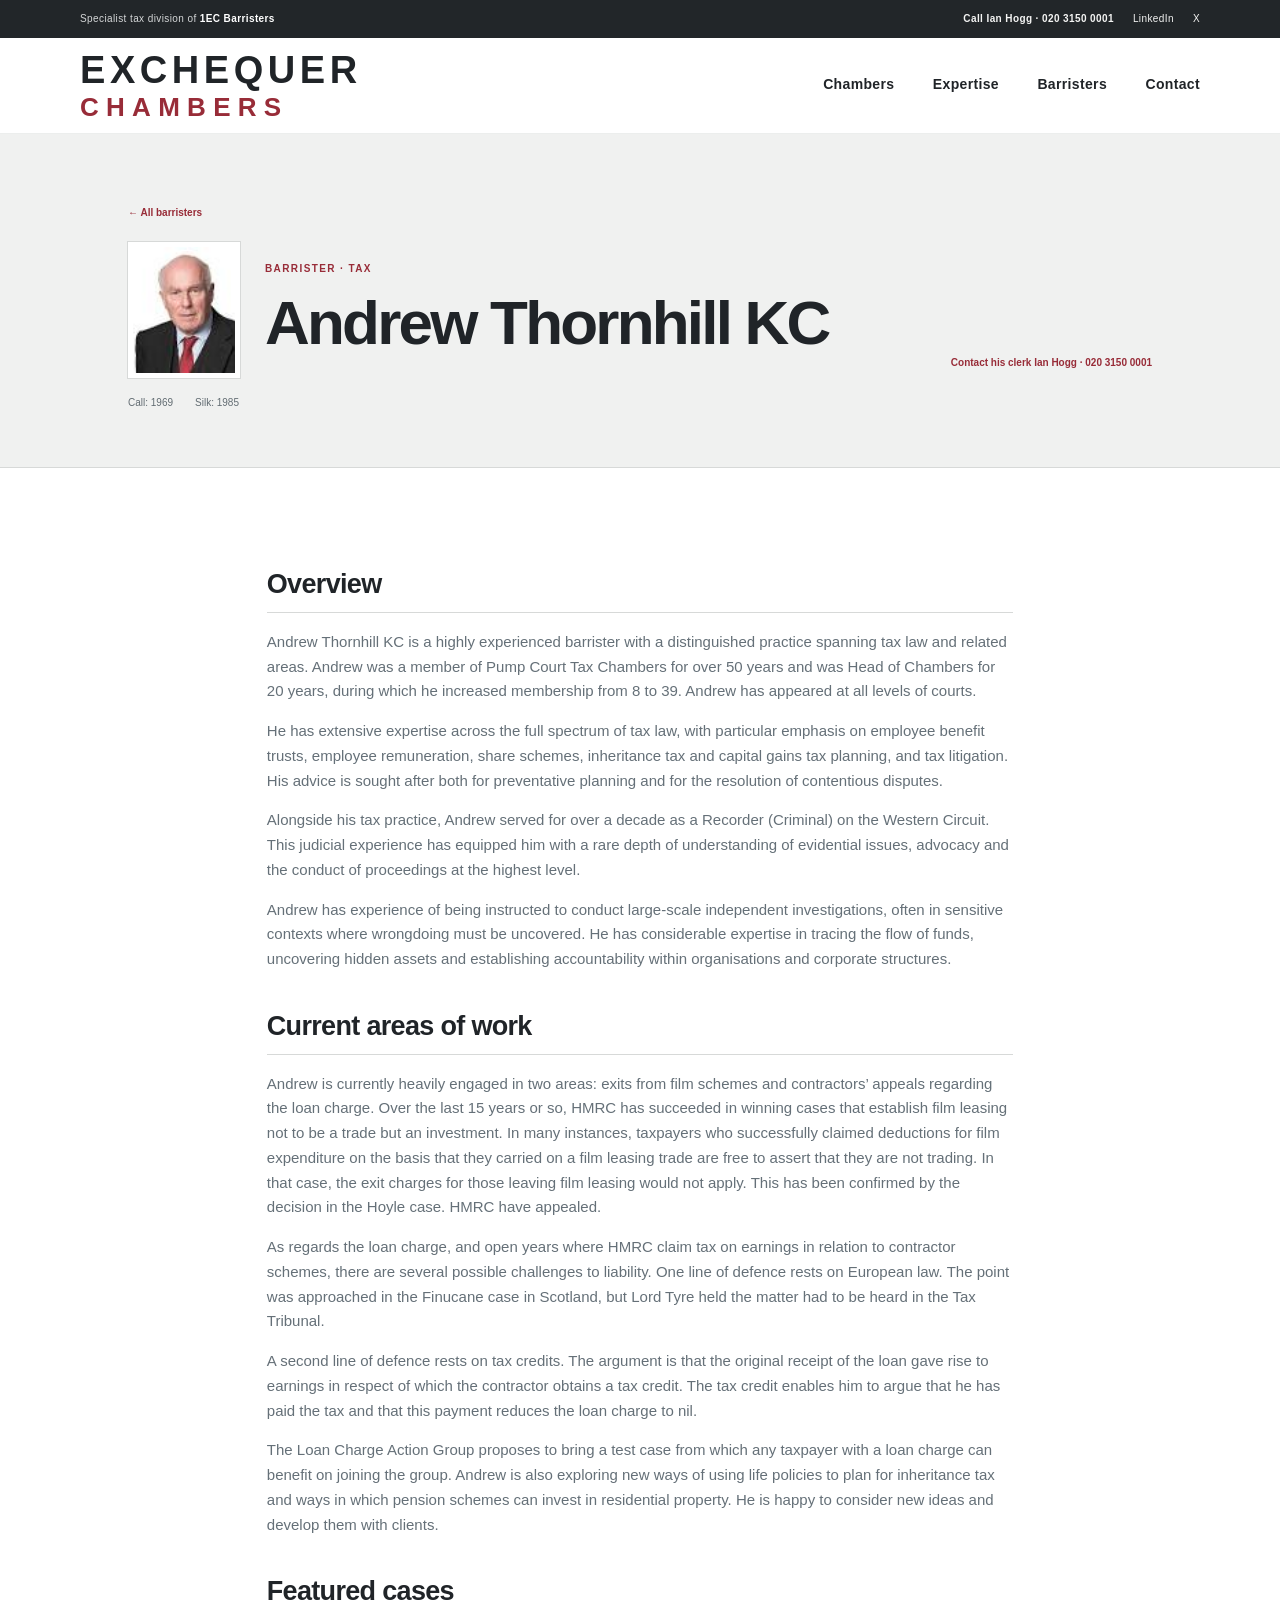
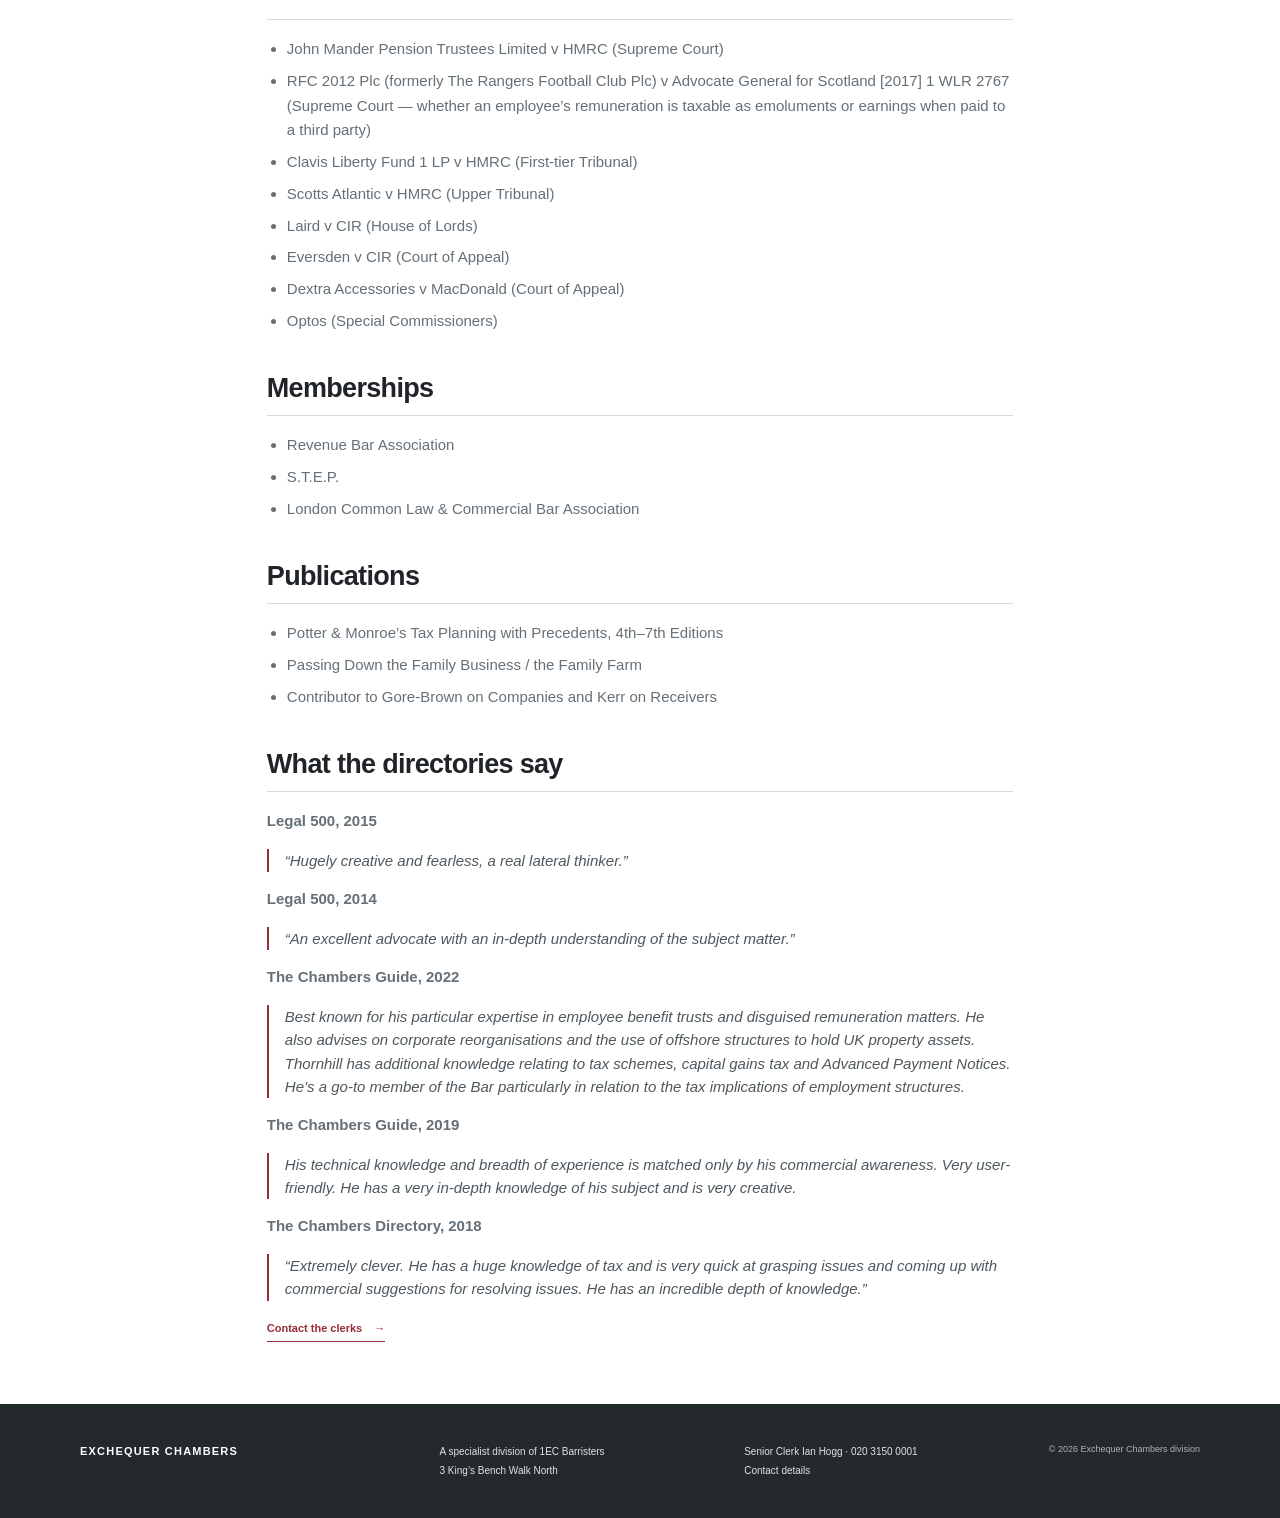
==== andrew-thornhill.html @ c765d75c "initial file upload" ====
<!doctype html>
<html lang="en-GB">
<head>
  <meta charset="utf-8"><meta name="viewport" content="width=device-width, initial-scale=1">
  <meta name="description" content="Profile of Andrew Thornhill KC, tax barrister at the Exchequer Chambers division.">
  <title>Andrew Thornhill KC | Exchequer Chambers</title><link rel="stylesheet" href="site.css"><script src="script.js" defer></script>
</head>
<body>
  <div class="utility-bar"><p>Specialist tax division of <a href="https://1ec.co.uk/" target="_blank" rel="noopener">1EC Barristers</a></p><div class="utility-links"><a class="utility-phone" href="tel:+442031500001">Call Ian Hogg · 020 3150 0001</a><a href="https://www.linkedin.com/company/1-essex-court/" target="_blank" rel="noopener" aria-label="1EC Barristers on LinkedIn">LinkedIn</a><a href="https://x.com/1EssexCourt" target="_blank" rel="noopener" aria-label="1EC Barristers on X">X</a></div></div>
  <header class="site-header"><a class="brand" href="index.html"><span class="brand-name">EXCHEQUER</span><span class="brand-chambers">CHAMBERS</span></a><button class="menu-toggle" type="button" aria-expanded="false" aria-controls="primary-navigation">Menu <span aria-hidden="true">☰</span></button><nav class="primary-nav" id="primary-navigation" aria-label="Main navigation"><a href="chambers.html">Chambers</a><a href="practice.html">Expertise</a><a href="barristers.html">Barristers</a><a href="contact.html">Contact</a><a class="nav-call" href="tel:+442031500001">Call the clerk <span>020 3150 0001</span></a></nav></header>
  <main>
    <section class="page-hero"><a class="back-link" href="barristers.html">← All barristers</a><div class="person-header"><div class="profile-heading"><img class="profile-portrait" src="images/andrew-thornhill.jpeg" alt="Portrait of Andrew Thornhill KC"><div><p class="eyebrow">Barrister · Tax</p><h1>Andrew Thornhill KC</h1></div></div><a class="person-call" href="tel:+442031500001">Contact his clerk Ian Hogg · 020 3150 0001</a></div><div class="person-meta"><span>Call: 1969</span><span>Silk: 1985</span></div></section>
    <div class="content-wrap profile-content">
      <h2>Overview</h2>
      <p>Andrew Thornhill KC is a highly experienced barrister with a distinguished practice spanning tax law and related areas. Andrew was a member of Pump Court Tax Chambers for over 50 years and was Head of Chambers for 20 years, during which he increased membership from 8 to 39. Andrew has appeared at all levels of courts.</p>
      <p>He has extensive expertise across the full spectrum of tax law, with particular emphasis on employee benefit trusts, employee remuneration, share schemes, inheritance tax and capital gains tax planning, and tax litigation. His advice is sought after both for preventative planning and for the resolution of contentious disputes.</p>
      <p>Alongside his tax practice, Andrew served for over a decade as a Recorder (Criminal) on the Western Circuit. This judicial experience has equipped him with a rare depth of understanding of evidential issues, advocacy and the conduct of proceedings at the highest level.</p>
      <p>Andrew has experience of being instructed to conduct large-scale independent investigations, often in sensitive contexts where wrongdoing must be uncovered. He has considerable expertise in tracing the flow of funds, uncovering hidden assets and establishing accountability within organisations and corporate structures.</p>
      <h2>Current areas of work</h2>
      <p>Andrew is currently heavily engaged in two areas: exits from film schemes and contractors’ appeals regarding the loan charge. Over the last 15 years or so, HMRC has succeeded in winning cases that establish film leasing not to be a trade but an investment. In many instances, taxpayers who successfully claimed deductions for film expenditure on the basis that they carried on a film leasing trade are free to assert that they are not trading. In that case, the exit charges for those leaving film leasing would not apply. This has been confirmed by the decision in the Hoyle case. HMRC have appealed.</p>
      <p>As regards the loan charge, and open years where HMRC claim tax on earnings in relation to contractor schemes, there are several possible challenges to liability. One line of defence rests on European law. The point was approached in the Finucane case in Scotland, but Lord Tyre held the matter had to be heard in the Tax Tribunal.</p>
      <p>A second line of defence rests on tax credits. The argument is that the original receipt of the loan gave rise to earnings in respect of which the contractor obtains a tax credit. The tax credit enables him to argue that he has paid the tax and that this payment reduces the loan charge to nil.</p>
      <p>The Loan Charge Action Group proposes to bring a test case from which any taxpayer with a loan charge can benefit on joining the group. Andrew is also exploring new ways of using life policies to plan for inheritance tax and ways in which pension schemes can invest in residential property. He is happy to consider new ideas and develop them with clients.</p>
      <h2>Featured cases</h2>
      <ul class="case-list">
        <li>John Mander Pension Trustees Limited v HMRC (Supreme Court)</li>
        <li>RFC 2012 Plc (formerly The Rangers Football Club Plc) v Advocate General for Scotland [2017] 1 WLR 2767 (Supreme Court — whether an employee’s remuneration is taxable as emoluments or earnings when paid to a third party)</li>
        <li>Clavis Liberty Fund 1 LP v HMRC (First-tier Tribunal)</li><li>Scotts Atlantic v HMRC (Upper Tribunal)</li><li>Laird v CIR (House of Lords)</li><li>Eversden v CIR (Court of Appeal)</li><li>Dextra Accessories v MacDonald (Court of Appeal)</li><li>Optos (Special Commissioners)</li>
      </ul>
      <h2>Memberships</h2><ul><li>Revenue Bar Association</li><li>S.T.E.P.</li><li>London Common Law &amp; Commercial Bar Association</li></ul>
      <h2>Publications</h2><ul><li>Potter &amp; Monroe’s Tax Planning with Precedents, 4th–7th Editions</li><li>Passing Down the Family Business / the Family Farm</li><li>Contributor to Gore-Brown on Companies and Kerr on Receivers</li></ul>
      <h2>What the directories say</h2>
      <div class="quote-list">
        <p><strong>Legal 500, 2015</strong></p><blockquote>“Hugely creative and fearless, a real lateral thinker.”</blockquote>
        <p><strong>Legal 500, 2014</strong></p><blockquote>“An excellent advocate with an in-depth understanding of the subject matter.”</blockquote>
        <p><strong>The Chambers Guide, 2022</strong></p><blockquote>Best known for his particular expertise in employee benefit trusts and disguised remuneration matters. He also advises on corporate reorganisations and the use of offshore structures to hold UK property assets. Thornhill has additional knowledge relating to tax schemes, capital gains tax and Advanced Payment Notices. He’s a go-to member of the Bar particularly in relation to the tax implications of employment structures.</blockquote>
        <p><strong>The Chambers Guide, 2019</strong></p><blockquote>His technical knowledge and breadth of experience is matched only by his commercial awareness. Very user-friendly. He has a very in-depth knowledge of his subject and is very creative.</blockquote>
        <p><strong>The Chambers Directory, 2018</strong></p><blockquote>“Extremely clever. He has a huge knowledge of tax and is very quick at grasping issues and coming up with commercial suggestions for resolving issues. He has an incredible depth of knowledge.”</blockquote>
      </div>
      <a class="text-link" href="contact.html">Contact the clerks <span aria-hidden="true">→</span></a>
    </div>
  </main>
  <footer class="site-footer"><a class="footer-brand" href="index.html">EXCHEQUER CHAMBERS</a><p>A specialist division of 1EC Barristers<br>3 King’s Bench Walk North</p><p><a href="tel:+442031500001">Senior Clerk Ian Hogg · 020 3150 0001</a><br><a href="contact.html">Contact details</a></p><span class="footer-note">© 2026 Exchequer Chambers division</span></footer>
</body>
</html>
---- site.css ----
:root {
  --ink: #202428;
  --muted: #657078;
  --accent: #982c38;
  --accent-dark: #75202a;
  --paper: #f3f3f1;
  --white: #fff;
  --line: #d7d9d8;
  --font: Arial, Helvetica, sans-serif;
}

* { box-sizing: border-box; }
html { scroll-behavior: smooth; }
body { margin: 0; color: var(--ink); background: var(--white); font-family: var(--font); font-size: 15px; line-height: 1.65; }
a { color: inherit; text-decoration: none; }
a:focus-visible, button:focus-visible, input:focus-visible { outline: 3px solid var(--accent); outline-offset: 3px; }
button, input { font: inherit; }
.utility-bar { min-height: 38px; padding: 7px 6.25%; display: flex; align-items: center; justify-content: space-between; gap: 20px; background: #222629; color: #f4f4f3; font-size: 10px; letter-spacing: .04em; }
.utility-bar p { margin: 0; color: #d5d7d8; }
.utility-bar p a { color: var(--white); font-weight: 700; }
.utility-links { display: flex; align-items: center; gap: 19px; }
.utility-links a { white-space: nowrap; }
.utility-links a:hover { color: #e7b6ba; }
.utility-phone { font-weight: 700; }
.site-header { min-height: 82px; padding: 13px 6.25%; background: var(--white); display: flex; align-items: center; justify-content: space-between; gap: 36px; position: relative; z-index: 4; border-bottom: 1px solid #eceeed; }
.brand { display: flex; flex-direction: column; line-height: 1; min-width: 180px; }
.brand-name { font-size: 38px; font-weight: 700; letter-spacing: .12em; }
.brand-chambers { margin-top: 5px; color: var(--accent); font-size: 26px; font-weight: 700; letter-spacing: .28em; }
.primary-nav { display: flex; align-items: center; gap: clamp(18px, 3vw, 40px); font-size: 14px; font-weight: 700; letter-spacing: .025em; }
.primary-nav > a:not(.nav-call) { padding: 12px 0; border-bottom: 2px solid transparent; }
.primary-nav > a:not(.nav-call):hover, .primary-nav > a[aria-current="page"] { color: var(--accent); border-color: var(--accent); }
.nav-call { display: none; }
.menu-toggle { display: none; padding: 9px 0 9px 10px; border: 0; background: none; color: var(--ink); font-size: 11px; font-weight: 700; cursor: pointer; }
.eyebrow { margin: 0; color: var(--accent); font-size: 10px; font-weight: 700; letter-spacing: .14em; line-height: 1.4; text-transform: uppercase; }
.text-link { display: inline-flex; align-items: center; gap: 12px; color: var(--accent); font-size: 11px; font-weight: 700; border-bottom: 1px solid var(--accent); padding-bottom: 4px; }
.text-link:hover { color: var(--accent-dark); }
.button { display: inline-flex; align-items: center; justify-content: center; gap: 26px; padding: 13px 18px; font-size: 10px; font-weight: 700; letter-spacing: .04em; transition: background .2s, color .2s, transform .2s; }
.button:hover { transform: translateY(-2px); }
.button-light { background: var(--accent); color: var(--white); }
.button-light:hover, .button-dark:hover { background: var(--accent-dark); }
.button-dark { background: var(--ink); color: var(--white); }

/* Homepage feature carousel */
.home-carousel { min-height: 500px; position: relative; overflow: hidden; background: #ececea; }
.carousel-track { display: flex; width: 100%; transition: transform 700ms cubic-bezier(.65, 0, .35, 1); }
.carousel-slide { flex: 0 0 100%; min-height: 500px; padding: 65px 10% 105px; display: grid; grid-template-columns: 1.02fr .98fr; align-items: center; gap: 6%; background: #ececea; box-sizing: border-box; }
.slide-copy { position: relative; z-index: 1; max-width: 600px; }
.slide-copy h1, .slide-copy h2 { margin: 17px 0 15px; max-width: 590px; font-size: clamp(42px, 5.2vw, 68px); font-weight: 600; line-height: 1.04; letter-spacing: -.045em; }
.slide-copy h1 span, .slide-copy h2 span { color: var(--accent); }
.slide-copy > p:not(.eyebrow) { max-width: 485px; margin: 0 0 23px; color: #4f595f; font-size: 15px; }
.slide-photo { min-width: 0; height: 355px; display: flex; align-items: end; justify-content: center; overflow: hidden; background: #dedfdd; }
.slide-photo img { width: 100%; height: 100%; object-fit: contain; object-position: center bottom; }
.slide-photo.cover img { object-fit: cover; object-position: center 28%; }
.slide-art { min-height: 355px; display: grid; place-items: center; background: var(--accent); color: var(--white); overflow: hidden; position: relative; }
.slide-art:before, .slide-art:after { content: ""; position: absolute; width: 340px; height: 340px; border: 1px solid rgba(255,255,255,.35); border-radius: 50%; }
.slide-art:after { width: 235px; height: 235px; }
.slide-art span { position: relative; z-index: 1; font-size: clamp(100px, 17vw, 210px); font-weight: 700; letter-spacing: -.12em; }
.carousel-controls { position: absolute; left: 10%; right: 10%; bottom: 25px; display: flex; align-items: center; gap: 9px; z-index: 2; }
.carousel-controls button { border: 0; cursor: pointer; }
.carousel-arrow { width: 34px; height: 34px; display: grid; place-items: center; background: transparent; color: var(--ink); font-size: 18px; }
.carousel-arrow:hover { color: var(--accent); }
.carousel-dots { display: flex; align-items: center; gap: 7px; margin: 0 9px; }
.carousel-dot { width: 8px; height: 8px; padding: 0; border-radius: 50%; background: #aeb2b3; }
.carousel-dot[aria-current="true"] { width: 23px; border-radius: 10px; background: var(--accent); }
.carousel-toggle { margin-left: auto; padding: 8px 0 8px 12px; background: transparent; color: #555e63; font-size: 10px; font-weight: 700; }
.carousel-toggle:hover { color: var(--accent); }
.carousel-slide .slide-copy .button { margin-top: 2px; }
.notice-band { min-height: 62px; padding: 15px 10%; background: #f7f7f6; display: flex; align-items: center; justify-content: space-between; gap: 24px; border-top: 1px solid #dedfdf; border-bottom: 1px solid #dedfdf; }
.notice-band p { margin: 0; color: #4e575c; font-size: 11px; }
.notice-band strong { color: var(--ink); }
.notice-band a { display: inline-flex; gap: 9px; flex-shrink: 0; color: var(--accent); font-size: 10px; font-weight: 700; }
.section { padding: 88px 10%; }
.intro-section { display: grid; grid-template-columns: .85fr 1.15fr; gap: 10%; }
.section h2, .callout h2 { margin: 15px 0 0; font-size: clamp(34px, 4vw, 48px); font-weight: 600; line-height: 1.12; letter-spacing: -.04em; }
.intro-body { max-width: 660px; color: var(--muted); }
.intro-body p { margin: 0 0 17px; }
.intro-body .lead { color: var(--ink); font-size: 19px; line-height: 1.5; font-weight: 600; }
.intro-body .text-link { margin-top: 6px; }
.people-preview { padding-top: 70px; background: #f4f4f2; }
.section-topline { display: flex; justify-content: space-between; align-items: end; gap: 30px; margin-bottom: 34px; }
.section-topline .text-link { margin-bottom: 8px; }
.people-grid { display: grid; grid-template-columns: repeat(2, 1fr); border-top: 1px solid var(--line); }
.person-card { min-height: 120px; position: relative; display: grid; grid-template-columns: 58px minmax(0, 1fr); align-items: start; column-gap: 17px; padding: 21px 16px 21px 0; border-bottom: 1px solid var(--line); }
.person-card:nth-child(odd) { border-right: 1px solid var(--line); }
.person-thumb { width: 58px; height: 72px; object-fit: cover; object-position: center top; background: #e2e3e1; }
.person-number { display: none; }
.person-details { min-width: 0; }
.person-name { display: inline-block; font-size: 17px; font-weight: 700; line-height: 1.3; }
.person-summary { margin: 7px 0; color: #59636a; font-size: 11px; line-height: 1.55; }
.person-read-more { display: inline-flex; gap: 8px; color: var(--accent); font-size: 10px; font-weight: 700; }
.person-read-more:hover { color: var(--accent-dark); }
.person-read-more span { transition: transform .2s; }
.person-read-more:hover span { transform: translateX(3px); }
.person-card:hover .person-name { color: var(--accent); }
.callout { padding: 58px 10%; display: flex; align-items: center; justify-content: space-between; gap: 35px; background: #eee9e7; border-top: 3px solid var(--accent); }
.callout h2 { font-size: clamp(30px, 4vw, 42px); }
.callout p:not(.eyebrow) { margin: 10px 0 0; color: #59636a; font-size: 12px; }

/* Interior pages */
.page-hero { padding: 65px 10% 56px; background: #f0f1f0; color: var(--ink); border-bottom: 1px solid var(--line); }
.page-hero h1 { margin: 14px 0; font-size: clamp(39px, 5.5vw, 62px); font-weight: 600; line-height: 1.08; letter-spacing: -.045em; }
.page-hero p:last-child { max-width: 650px; margin: 0; color: #59636a; font-size: 14px; }
.page-hero .back-link { color: var(--accent) !important; }
.content-wrap { max-width: 1120px; margin: 0 auto; padding: 62px 6%; }
.content-wrap h2 { margin: 0 0 17px; font-size: 27px; font-weight: 600; line-height: 1.25; letter-spacing: -.025em; }
.content-wrap h3 { margin: 30px 0 9px; color: var(--accent); font-size: 13px; font-weight: 700; line-height: 1.4; }
.content-wrap p { max-width: 790px; color: var(--muted); }
.content-wrap .lead { color: var(--ink); font-size: 18px; line-height: 1.55; font-weight: 600; }
.content-wrap ul { padding-left: 20px; color: var(--muted); }
.content-wrap li { margin: 7px 0; }
.two-column { display: grid; grid-template-columns: 1fr 1fr; gap: 52px; }
.detail-band { display: grid; grid-template-columns: repeat(3, 1fr); border-top: 1px solid var(--line); border-bottom: 1px solid var(--line); margin: 35px 0; }
.detail-band > div { padding: 19px 18px 19px 0; }
.detail-band > div + div { border-left: 1px solid var(--line); padding-left: 22px; }
.detail-band strong { display: block; margin-bottom: 4px; font-size: 16px; font-weight: 700; }
.detail-band span { color: #687278; font-size: 10px; }
.directory-tools { display: flex; align-items: center; justify-content: space-between; gap: 20px; margin: 0 0 24px; }
.directory-tools label { color: #677178; font-size: 10px; }
.directory-tools input { width: min(320px, 100%); padding: 11px 13px; border: 1px solid #c9cecd; border-radius: 0; background: #fff; color: var(--ink); font: inherit; font-size: 12px; }
.directory-grid { display: grid; grid-template-columns: repeat(2, 1fr); border-top: 1px solid var(--line); }
.directory-card { display: grid; grid-template-columns: 88px 1fr; grid-template-rows: auto auto auto; column-gap: 19px; align-content: center; min-height: 150px; padding: 20px 24px 20px 0; border-bottom: 1px solid var(--line); }
.directory-card[hidden] { display: none; }
.directory-card:nth-child(odd) { border-right: 1px solid var(--line); padding-right: 24px; }
.directory-card:nth-child(even) { padding-left: 24px; }
.directory-portrait { grid-row: 1 / span 3; width: 88px; height: 104px; object-fit: cover; object-position: center top; background: #e5e6e4; }
.directory-card h2 { margin: 0 0 5px; font-size: 19px; font-weight: 700; }
.directory-card p { margin: 0 0 8px; color: #677178; font-size: 11px; }
.directory-card span { color: var(--accent); font-size: 10px; font-weight: 700; }
.directory-card:hover h2 { color: var(--accent); }
.person-header { display: flex; justify-content: space-between; align-items: end; gap: 24px; }
.person-header h1 { margin-bottom: 0; }
.person-call { flex: 0 0 auto; margin-bottom: 6px; color: var(--accent); font-size: 10px; font-weight: 700; }
.person-meta { display: flex; flex-wrap: wrap; gap: 22px; margin: 17px 0 0; color: #626c72; font-size: 10px; }
.profile-content { max-width: 900px; }
.profile-content h2 { margin-top: 38px; padding-bottom: 10px; border-bottom: 1px solid var(--line); }
.profile-content h3 { color: var(--accent); }
.profile-content p { max-width: none; }
.profile-heading { display: flex; align-items: center; gap: 25px; }
.profile-portrait { width: 112px; height: 136px; object-fit: cover; object-position: center top; background: #e4e5e3; border: 5px solid white; box-shadow: 0 0 0 1px var(--line); }
.case-list { padding-left: 20px; }
.quote-list blockquote { margin: 14px 0; padding: 0 0 0 16px; border-left: 2px solid var(--accent); color: #4e585e; font-size: 15px; font-style: italic; line-height: 1.55; }
.contact-card { padding: 23px 25px; background: #f1f2f0; border-left: 3px solid var(--accent); }
.contact-card p { margin: 8px 0; }
.contact-card strong { color: var(--ink); }
.back-link { display: inline-flex; gap: 8px; margin-bottom: 20px; color: var(--accent); font-size: 10px; font-weight: 700; }
.empty-state { padding: 24px 0; color: #677178; font-size: 12px; }
.site-footer { display: grid; grid-template-columns: 1.2fr 1fr 1fr auto; align-items: start; gap: 30px; padding: 38px 6.25%; background: #24292c; color: #e1e3e3; font-size: 10px; }
.site-footer p { margin: 0; line-height: 1.9; }
.site-footer a:hover { color: #e8adb2; }
.footer-brand { color: var(--white); font-size: 11px; font-weight: 700; letter-spacing: .11em; }
.footer-note { color: #aeb4b6; text-align: right; font-size: 9px; }
.footer-social { display: flex; gap: 13px; margin-top: 8px; color: #fff; font-weight: 700; }

@media (max-width: 850px) {
  .utility-bar { padding-right: 5%; padding-left: 5%; }
  .site-header { min-height: 74px; padding: 12px 5%; }
  .brand { min-width: 0; }
  .menu-toggle { display: inline-flex; align-items: center; gap: 8px; }
  .primary-nav { display: none; position: absolute; top: 100%; left: 0; right: 0; padding: 10px 5% 20px; background: var(--white); box-shadow: 0 10px 18px rgba(0,0,0,.12); align-items: stretch; gap: 0; }
  .primary-nav.is-open { display: flex; flex-direction: column; }
  .primary-nav > a:not(.nav-call) { padding: 11px 0; border-bottom: 1px solid var(--line); }
  .nav-call { display: block; margin-top: 11px; padding: 8px 0; color: var(--accent); }
  .carousel-slide { padding-right: 7%; padding-left: 7%; grid-template-columns: 1fr .85fr; gap: 4%; }
  .carousel-controls { left: 7%; right: 7%; }
  .section { padding: 72px 7%; }
  .intro-section { gap: 6%; }
  .callout { padding: 48px 7%; }
  .page-hero { padding: 54px 7% 48px; }
  .site-footer { padding: 35px 5%; grid-template-columns: 1fr 1fr; }
  .footer-note { text-align: left; }
}
@media (max-width: 600px) {
  body { font-size: 14px; }
  .utility-bar { min-height: 36px; gap: 8px; padding: 7px 5%; font-size: 9px; }
  .utility-bar > p { display: none; }
  .utility-links { width: 100%; justify-content: space-between; gap: 10px; }
  .brand-name { font-size: 16px; }
  .brand-subtitle { font-size: 9px; }
  .home-carousel { min-height: 600px; }
  .carousel-slide { min-height: 600px; display: flex; flex-direction: column; align-items: stretch; justify-content: flex-start; gap: 22px; padding: 45px 7% 88px; }
  .slide-copy h1, .slide-copy h2 { font-size: 43px; }
  .slide-copy > p:not(.eyebrow) { font-size: 13px; }
  .slide-photo, .slide-art { height: 250px; min-height: 250px; }
  .slide-photo img { object-position: center 24%; }
  .carousel-controls { left: 5%; right: 5%; bottom: 16px; }
  .carousel-toggle { font-size: 9px; }
  .notice-band { padding: 15px 7%; align-items: flex-start; flex-direction: column; gap: 7px; }
  .intro-section { display: block; }
  .intro-body { margin-top: 26px; }
  .section-topline { align-items: flex-start; flex-direction: column; }
  .people-grid, .directory-grid { grid-template-columns: 1fr; }
  .person-card { min-height: 100px; }
  .person-card:nth-child(odd), .directory-card:nth-child(odd) { border-right: 0; }
  .people-preview { padding-top: 55px; }
  .callout { align-items: flex-start; flex-direction: column; }
  .site-footer { grid-template-columns: 1fr; gap: 14px; }
  .page-hero { padding: 43px 7% 38px; }
  .content-wrap { padding: 45px 7%; }
  .two-column { grid-template-columns: 1fr; gap: 14px; }
  .detail-band { grid-template-columns: 1fr; }
  .detail-band > div + div { padding-left: 0; border-left: 0; border-top: 1px solid var(--line); }
  .directory-tools { align-items: stretch; flex-direction: column; }
  .directory-tools input { width: 100%; }
  .directory-card, .directory-card:nth-child(odd), .directory-card:nth-child(even) { min-height: 130px; padding: 17px 0; border-right: 0; }
  .person-header { align-items: flex-start; flex-direction: column; gap: 13px; }
  .person-call { margin: 0; }
  .person-meta { gap: 8px 17px; }
  .profile-heading { gap: 16px; }
  .profile-portrait { width: 82px; height: 100px; }
}
@media (prefers-reduced-motion: reduce) {
  *, *::before, *::after { scroll-behavior: auto !important; transition-duration: .01ms !important; animation-duration: .01ms !important; }
}
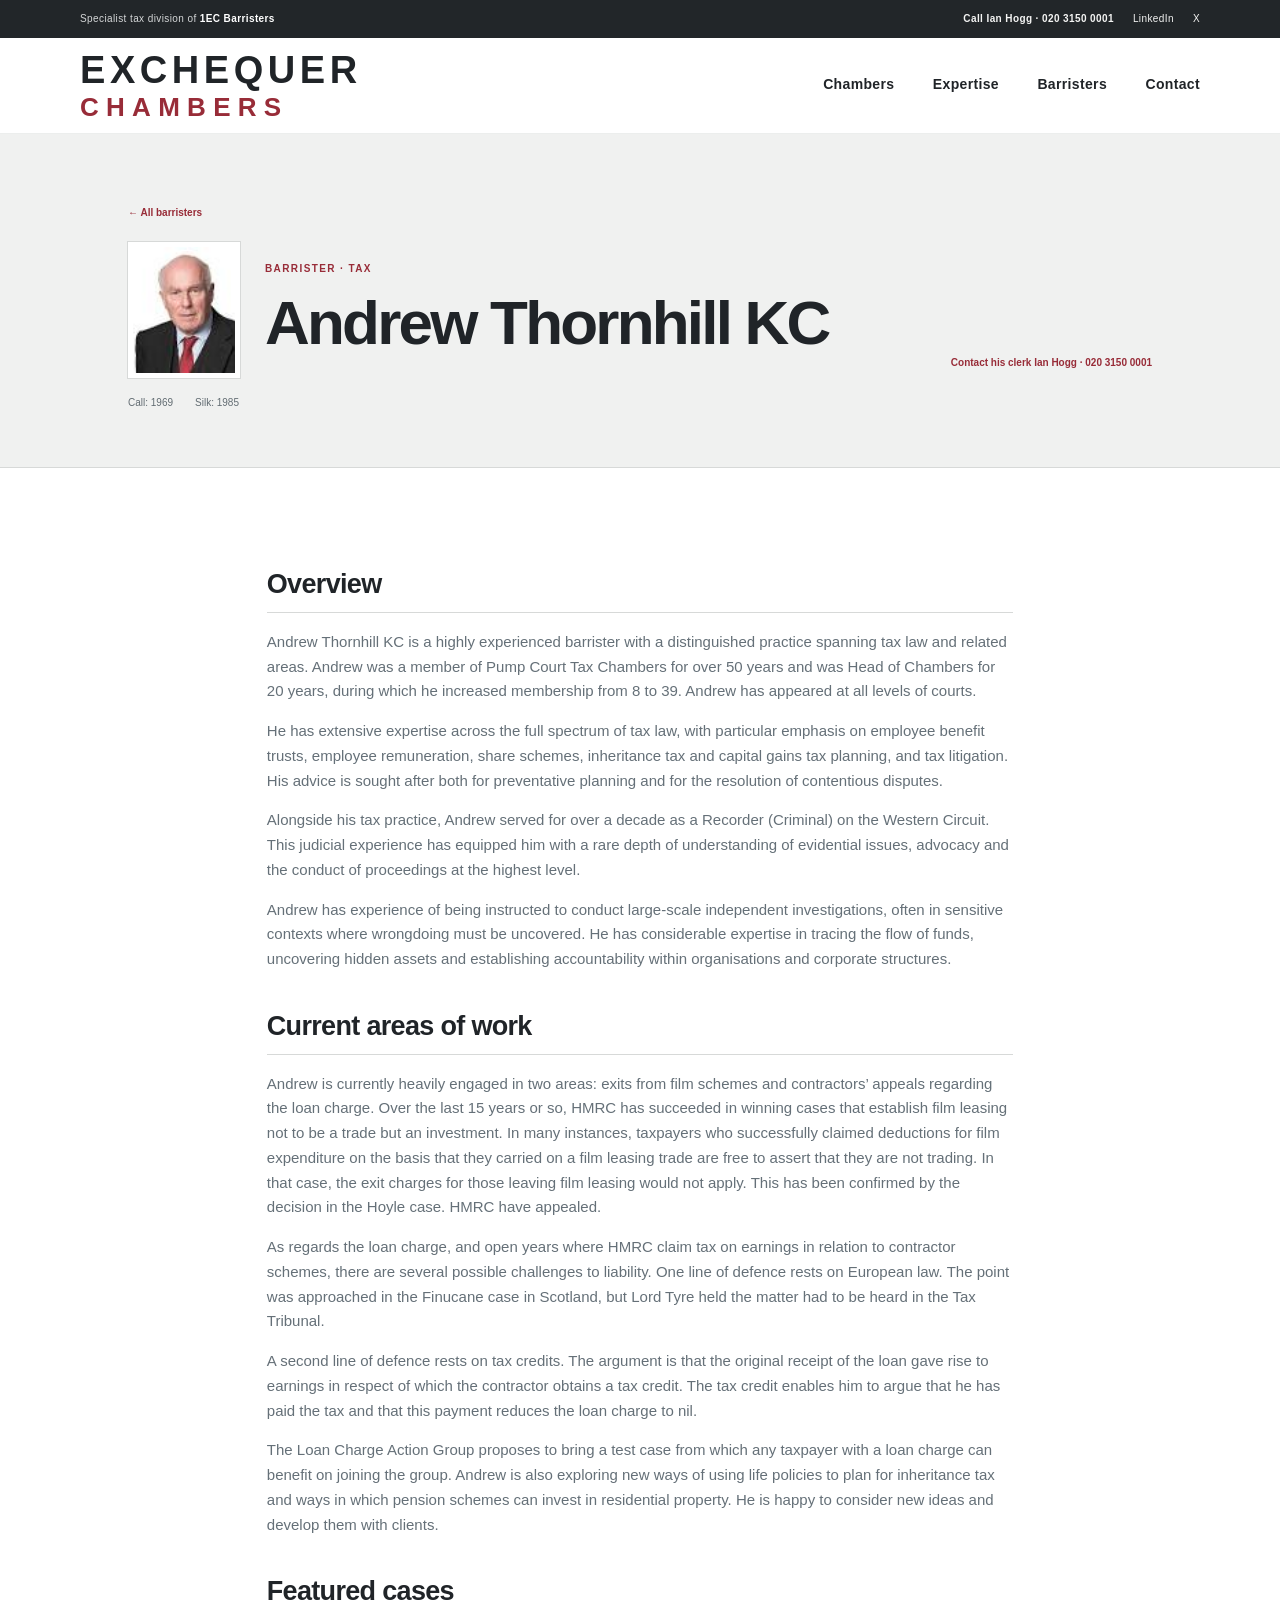
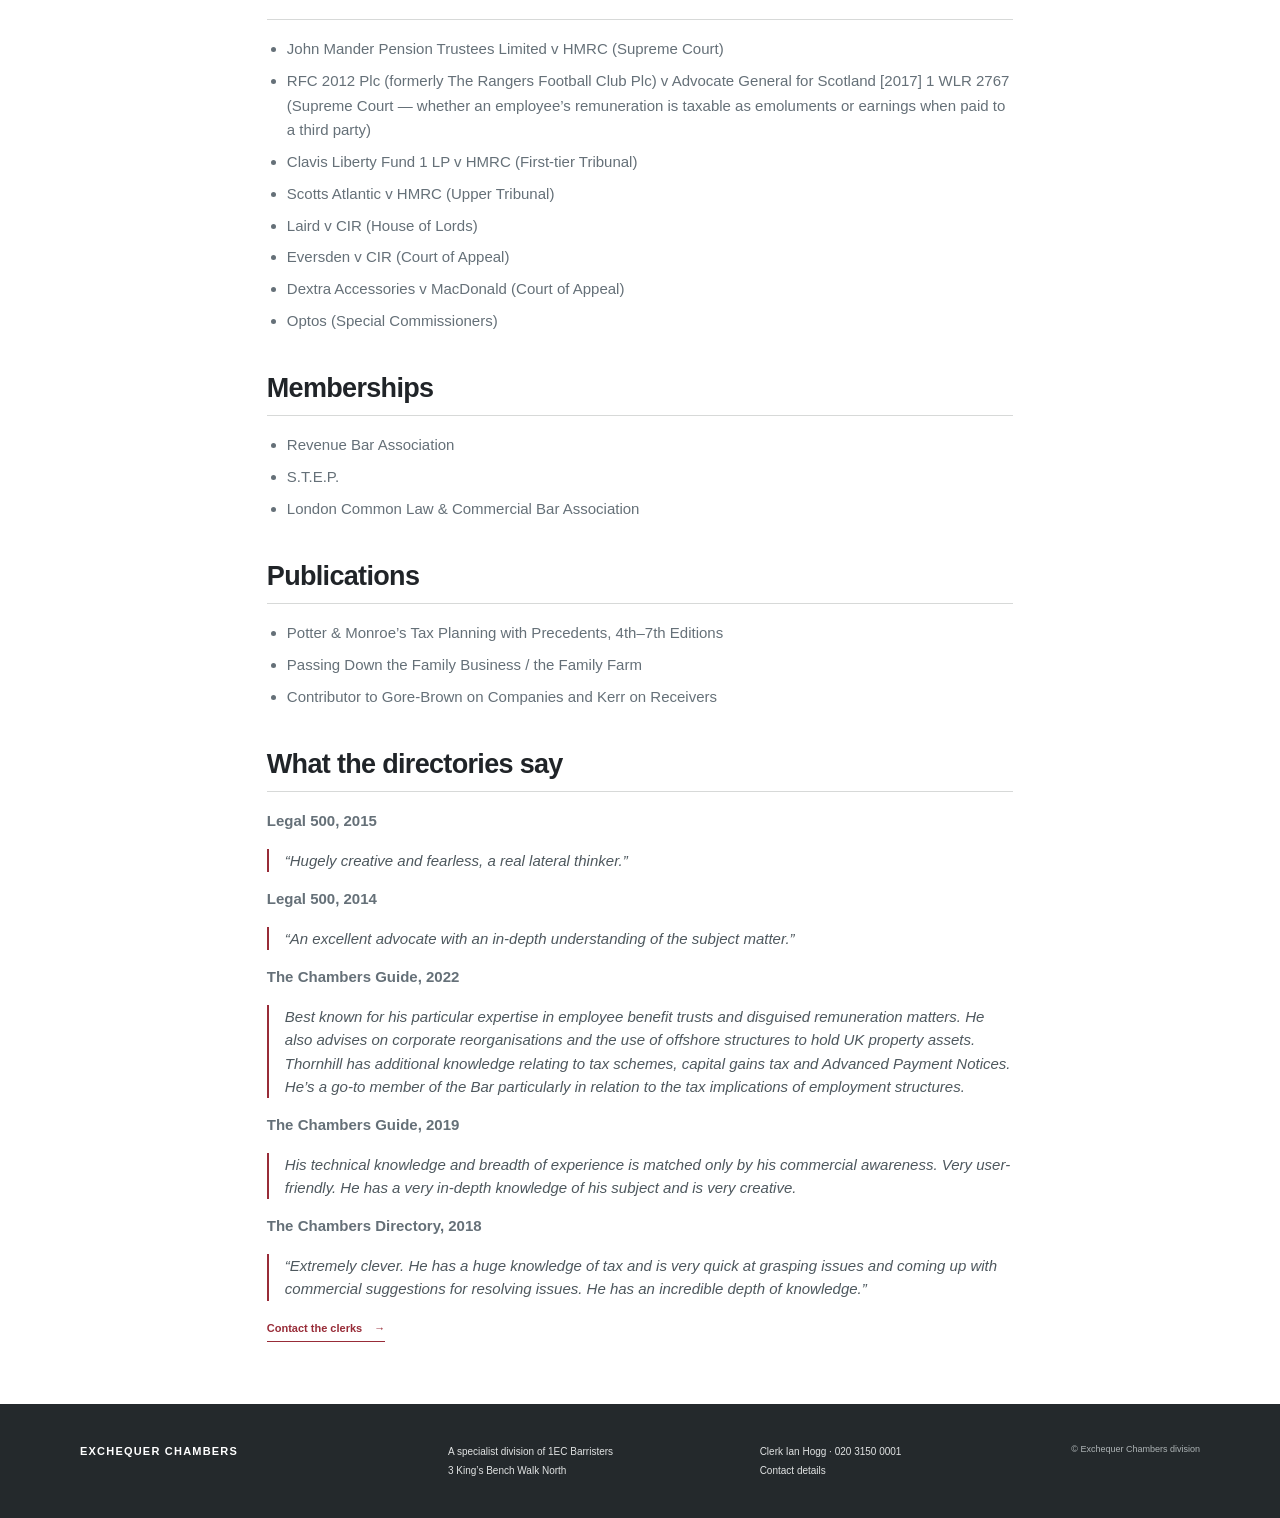
==== commit 14eec4c2: "fix carousel, and add seo stuff" ====
--- a/andrew-thornhill.html
+++ b/andrew-thornhill.html
@@ -2,8 +2,12 @@
 <html lang="en-GB">
 <head>
   <meta charset="utf-8"><meta name="viewport" content="width=device-width, initial-scale=1">
-  <meta name="description" content="Profile of Andrew Thornhill KC, tax barrister at the Exchequer Chambers division.">
-  <title>Andrew Thornhill KC | Exchequer Chambers</title><link rel="stylesheet" href="site.css"><script src="script.js" defer></script>
+  <meta name="description" content="Andrew Thornhill KC is a tax barrister advising on employee remuneration, tax planning, litigation, film schemes and the loan charge.">
+  <meta property="og:type" content="profile"><meta property="og:locale" content="en_GB"><meta property="og:site_name" content="Exchequer Chambers"><meta property="og:title" content="Andrew Thornhill KC | Tax Barrister"><meta property="og:description" content="Tax planning, employee remuneration, litigation, film schemes and loan charge work.">
+  <meta property="profile:first_name" content="Andrew"><meta property="profile:last_name" content="Thornhill">
+  <meta name="twitter:card" content="summary"><meta name="twitter:title" content="Andrew Thornhill KC | Tax Barrister"><meta name="twitter:description" content="Tax planning, employee remuneration, litigation, film schemes and loan charge work.">
+  <title>Andrew Thornhill KC | Tax Barrister | Exchequer Chambers</title><link rel="icon" href="favicon.svg" type="image/svg+xml"><link rel="stylesheet" href="site.css"><script src="script.js" defer></script>
+  <script type="application/ld+json">{"@context":"https://schema.org","@type":"Person","name":"Andrew Thornhill KC","jobTitle":"Barrister","worksFor":{"@type":"LegalService","name":"Exchequer Chambers","parentOrganization":{"@type":"Organization","name":"1EC Barristers","url":"https://1ec.co.uk/"}},"knowsAbout":["Tax law","Tax litigation","Employee remuneration","Employee benefit trusts","Inheritance tax","Capital gains tax"]}</script>
 </head>
 <body>
   <div class="utility-bar"><p>Specialist tax division of <a href="https://1ec.co.uk/" target="_blank" rel="noopener">1EC Barristers</a></p><div class="utility-links"><a class="utility-phone" href="tel:+442031500001">Call Ian Hogg · 020 3150 0001</a><a href="https://www.linkedin.com/company/1-essex-court/" target="_blank" rel="noopener" aria-label="1EC Barristers on LinkedIn">LinkedIn</a><a href="https://x.com/1EssexCourt" target="_blank" rel="noopener" aria-label="1EC Barristers on X">X</a></div></div>
@@ -40,6 +44,6 @@
       <a class="text-link" href="contact.html">Contact the clerks <span aria-hidden="true">→</span></a>
     </div>
   </main>
-  <footer class="site-footer"><a class="footer-brand" href="index.html">EXCHEQUER CHAMBERS</a><p>A specialist division of 1EC Barristers<br>3 King’s Bench Walk North</p><p><a href="tel:+442031500001">Senior Clerk Ian Hogg · 020 3150 0001</a><br><a href="contact.html">Contact details</a></p><span class="footer-note">© 2026 Exchequer Chambers division</span></footer>
+  <footer class="site-footer"><a class="footer-brand" href="index.html">EXCHEQUER CHAMBERS</a><p>A specialist division of 1EC Barristers<br>3 King’s Bench Walk North</p><p><a href="tel:+442031500001">Clerk Ian Hogg · 020 3150 0001</a><br><a href="contact.html">Contact details</a></p><span class="footer-note">© Exchequer Chambers division</span></footer>
 </body>
 </html>
--- a/site.css
+++ b/site.css
@@ -42,15 +42,19 @@
 
 /* Homepage feature carousel */
 .home-carousel { min-height: 500px; position: relative; overflow: hidden; background: #ececea; }
-.carousel-track { display: flex; width: 100%; transition: transform 700ms cubic-bezier(.65, 0, .35, 1); }
+.carousel-track { display: flex; width: 100%; transform: translateX(-100%); transition: transform 700ms cubic-bezier(.65, 0, .35, 1); }
 .carousel-slide { flex: 0 0 100%; min-height: 500px; padding: 65px 10% 105px; display: grid; grid-template-columns: 1.02fr .98fr; align-items: center; gap: 6%; background: #ececea; box-sizing: border-box; }
 .slide-copy { position: relative; z-index: 1; max-width: 600px; }
 .slide-copy h1, .slide-copy h2 { margin: 17px 0 15px; max-width: 590px; font-size: clamp(42px, 5.2vw, 68px); font-weight: 600; line-height: 1.04; letter-spacing: -.045em; }
 .slide-copy h1 span, .slide-copy h2 span { color: var(--accent); }
 .slide-copy > p:not(.eyebrow) { max-width: 485px; margin: 0 0 23px; color: #4f595f; font-size: 15px; }
-.slide-photo { min-width: 0; height: 355px; display: flex; align-items: end; justify-content: center; overflow: hidden; background: #dedfdd; }
+.slide-photo { min-width: 0; height: 355px; display: flex; align-items: end; justify-content: center; overflow: hidden; background: #dedfdd; border-radius: 2px; }
 .slide-photo img { width: 100%; height: 100%; object-fit: contain; object-position: center bottom; }
-.slide-photo.cover img { object-fit: cover; object-position: center 28%; }
+.slide-photo.cover img { object-fit: cover; }
+.slide-photo.cover .portrait-leslie { object-position: center 18%; }
+.slide-photo.cover .portrait-stefano { object-position: center 20%; }
+.slide-photo.cover .portrait-peter { object-position: center 22%; }
+.slide-photo.cover .portrait-suleman { object-position: center 18%; }
 .slide-art { min-height: 355px; display: grid; place-items: center; background: var(--accent); color: var(--white); overflow: hidden; position: relative; }
 .slide-art:before, .slide-art:after { content: ""; position: absolute; width: 340px; height: 340px; border: 1px solid rgba(255,255,255,.35); border-radius: 50%; }
 .slide-art:after { width: 235px; height: 235px; }
@@ -60,7 +64,7 @@
 .carousel-arrow { width: 34px; height: 34px; display: grid; place-items: center; background: transparent; color: var(--ink); font-size: 18px; }
 .carousel-arrow:hover { color: var(--accent); }
 .carousel-dots { display: flex; align-items: center; gap: 7px; margin: 0 9px; }
-.carousel-dot { width: 8px; height: 8px; padding: 0; border-radius: 50%; background: #aeb2b3; }
+.carousel-dot { width: 8px; height: 8px; padding: 0; border-radius: 50%; background: #aeb2b3; transition: width 350ms ease, border-radius 350ms ease, background-color 350ms ease; }
 .carousel-dot[aria-current="true"] { width: 23px; border-radius: 10px; background: var(--accent); }
 .carousel-toggle { margin-left: auto; padding: 8px 0 8px 12px; background: transparent; color: #555e63; font-size: 10px; font-weight: 700; }
 .carousel-toggle:hover { color: var(--accent); }
@@ -174,8 +178,8 @@
   .utility-bar { min-height: 36px; gap: 8px; padding: 7px 5%; font-size: 9px; }
   .utility-bar > p { display: none; }
   .utility-links { width: 100%; justify-content: space-between; gap: 10px; }
-  .brand-name { font-size: 16px; }
-  .brand-subtitle { font-size: 9px; }
+  .brand-name { font-size: 22px; }
+  .brand-chambers { font-size: 15px; }
   .home-carousel { min-height: 600px; }
   .carousel-slide { min-height: 600px; display: flex; flex-direction: column; align-items: stretch; justify-content: flex-start; gap: 22px; padding: 45px 7% 88px; }
   .slide-copy h1, .slide-copy h2 { font-size: 43px; }
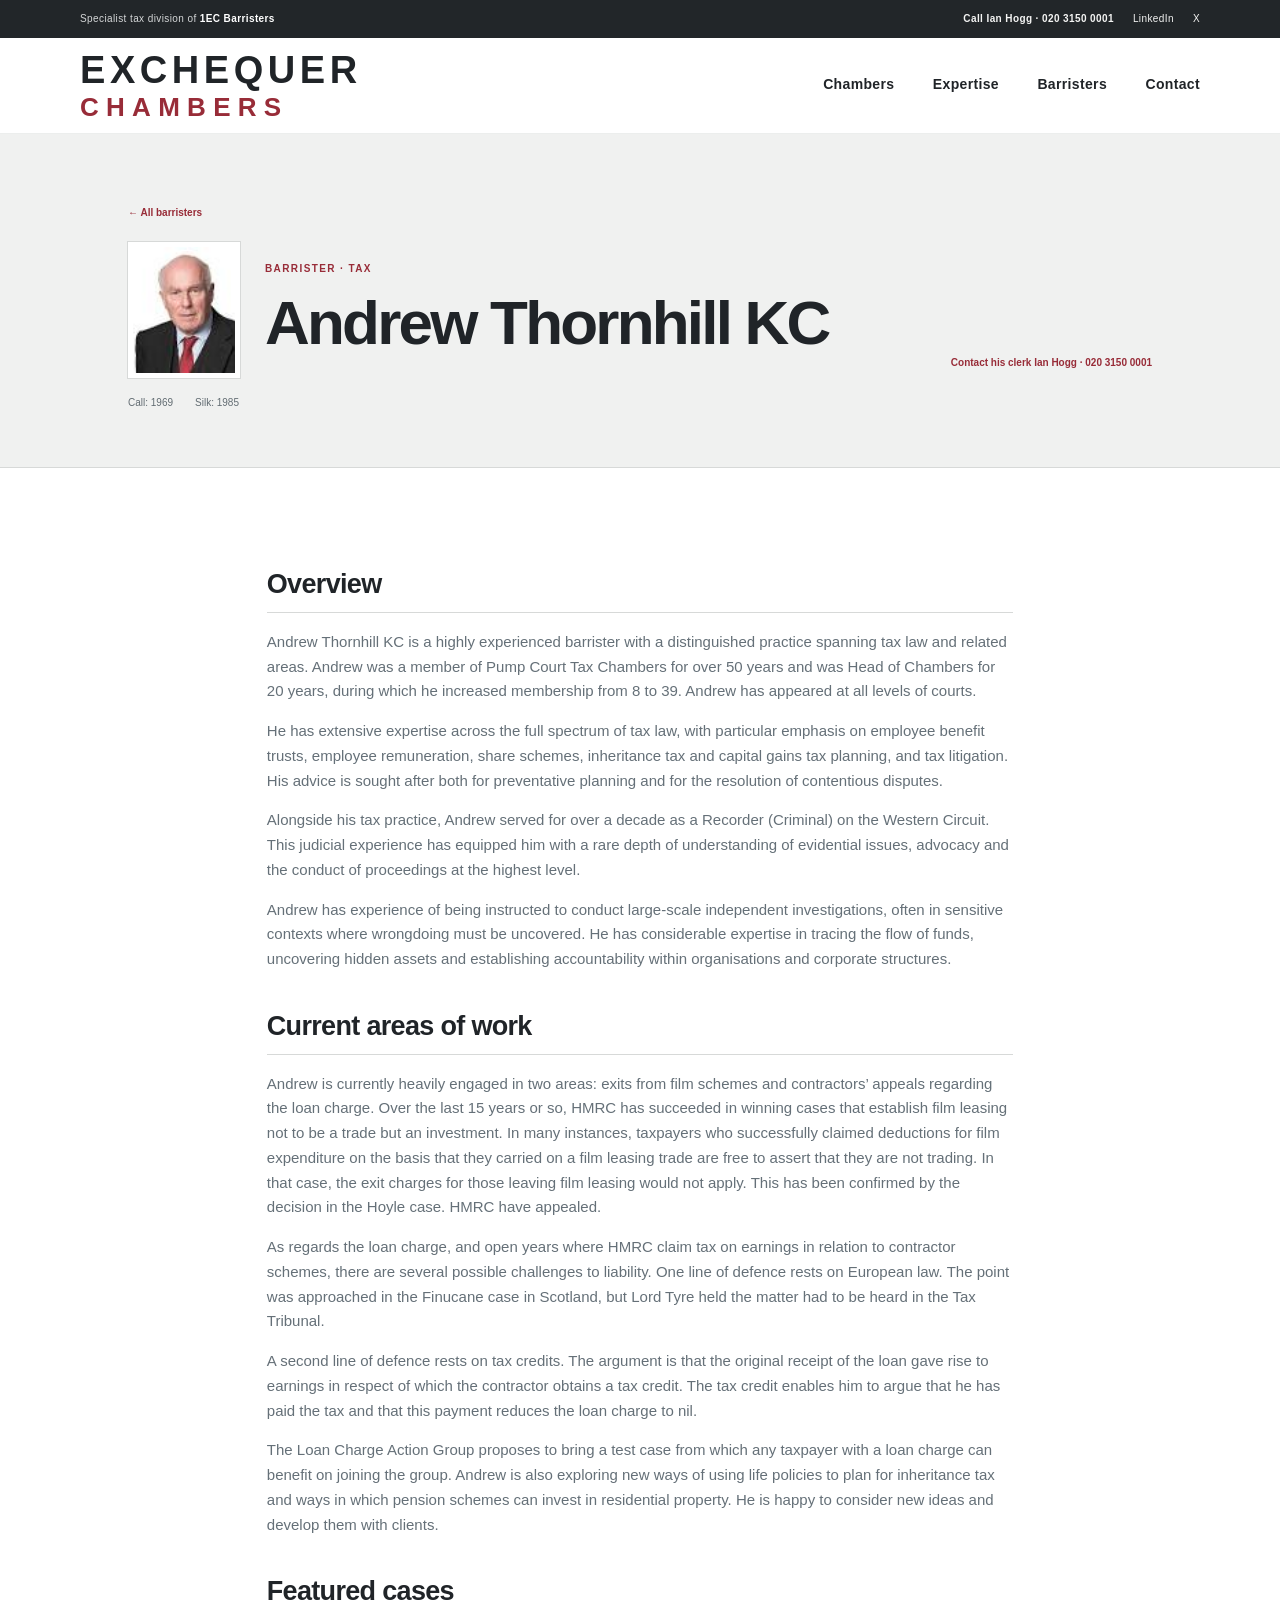
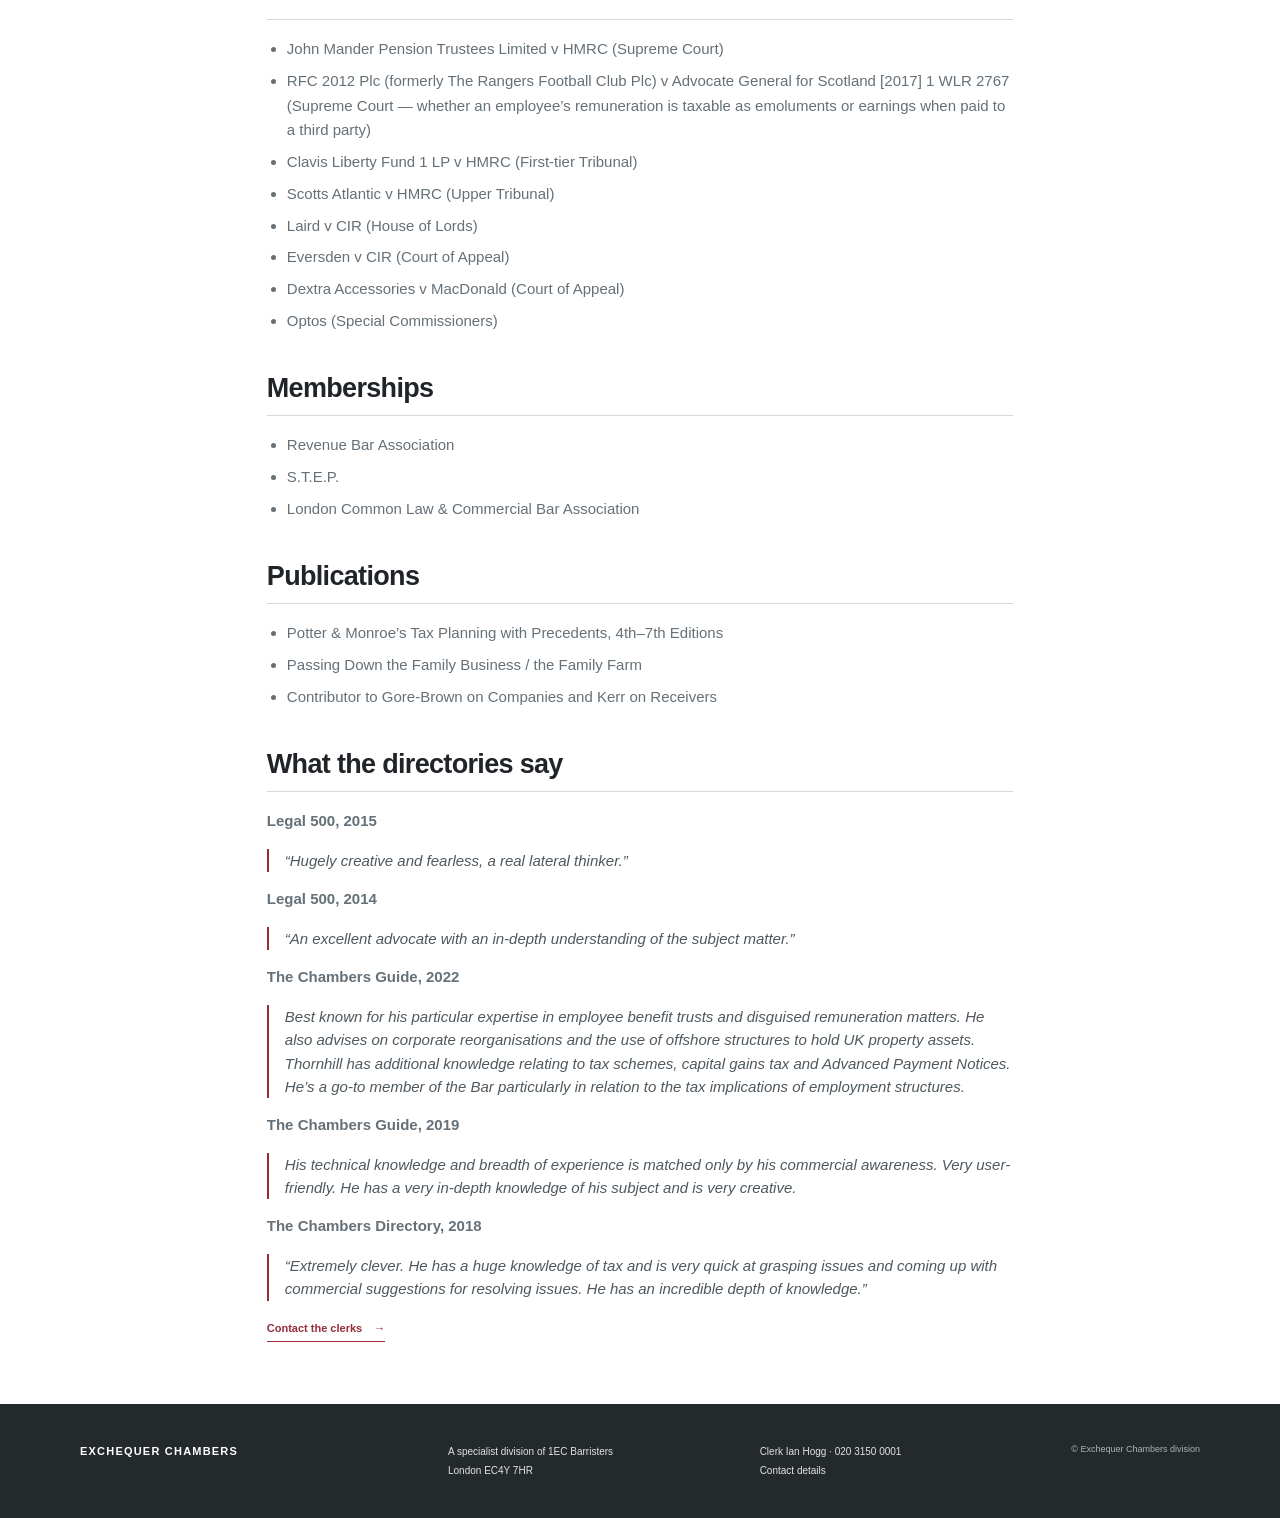
==== commit 224f2d68: "add at carousel" ====
--- a/andrew-thornhill.html
+++ b/andrew-thornhill.html
@@ -44,6 +44,6 @@
       <a class="text-link" href="contact.html">Contact the clerks <span aria-hidden="true">→</span></a>
     </div>
   </main>
-  <footer class="site-footer"><a class="footer-brand" href="index.html">EXCHEQUER CHAMBERS</a><p>A specialist division of 1EC Barristers<br>3 King’s Bench Walk North</p><p><a href="tel:+442031500001">Clerk Ian Hogg · 020 3150 0001</a><br><a href="contact.html">Contact details</a></p><span class="footer-note">© Exchequer Chambers division</span></footer>
+  <footer class="site-footer"><a class="footer-brand" href="index.html">EXCHEQUER CHAMBERS</a><p>A specialist division of 1EC Barristers<br>London EC4Y 7HR</p><p><a href="tel:+442031500001">Clerk Ian Hogg · 020 3150 0001</a><br><a href="contact.html">Contact details</a></p><span class="footer-note">© Exchequer Chambers division</span></footer>
 </body>
 </html>
--- a/site.css
+++ b/site.css
@@ -52,6 +52,7 @@
 .slide-photo img { width: 100%; height: 100%; object-fit: contain; object-position: center bottom; }
 .slide-photo.cover img { object-fit: cover; }
 .slide-photo.cover .portrait-leslie { object-position: center 18%; }
+.slide-photo.cover .portrait-andrew { object-position: center 45%; }
 .slide-photo.cover .portrait-stefano { object-position: center 20%; }
 .slide-photo.cover .portrait-peter { object-position: center 22%; }
 .slide-photo.cover .portrait-suleman { object-position: center 18%; }
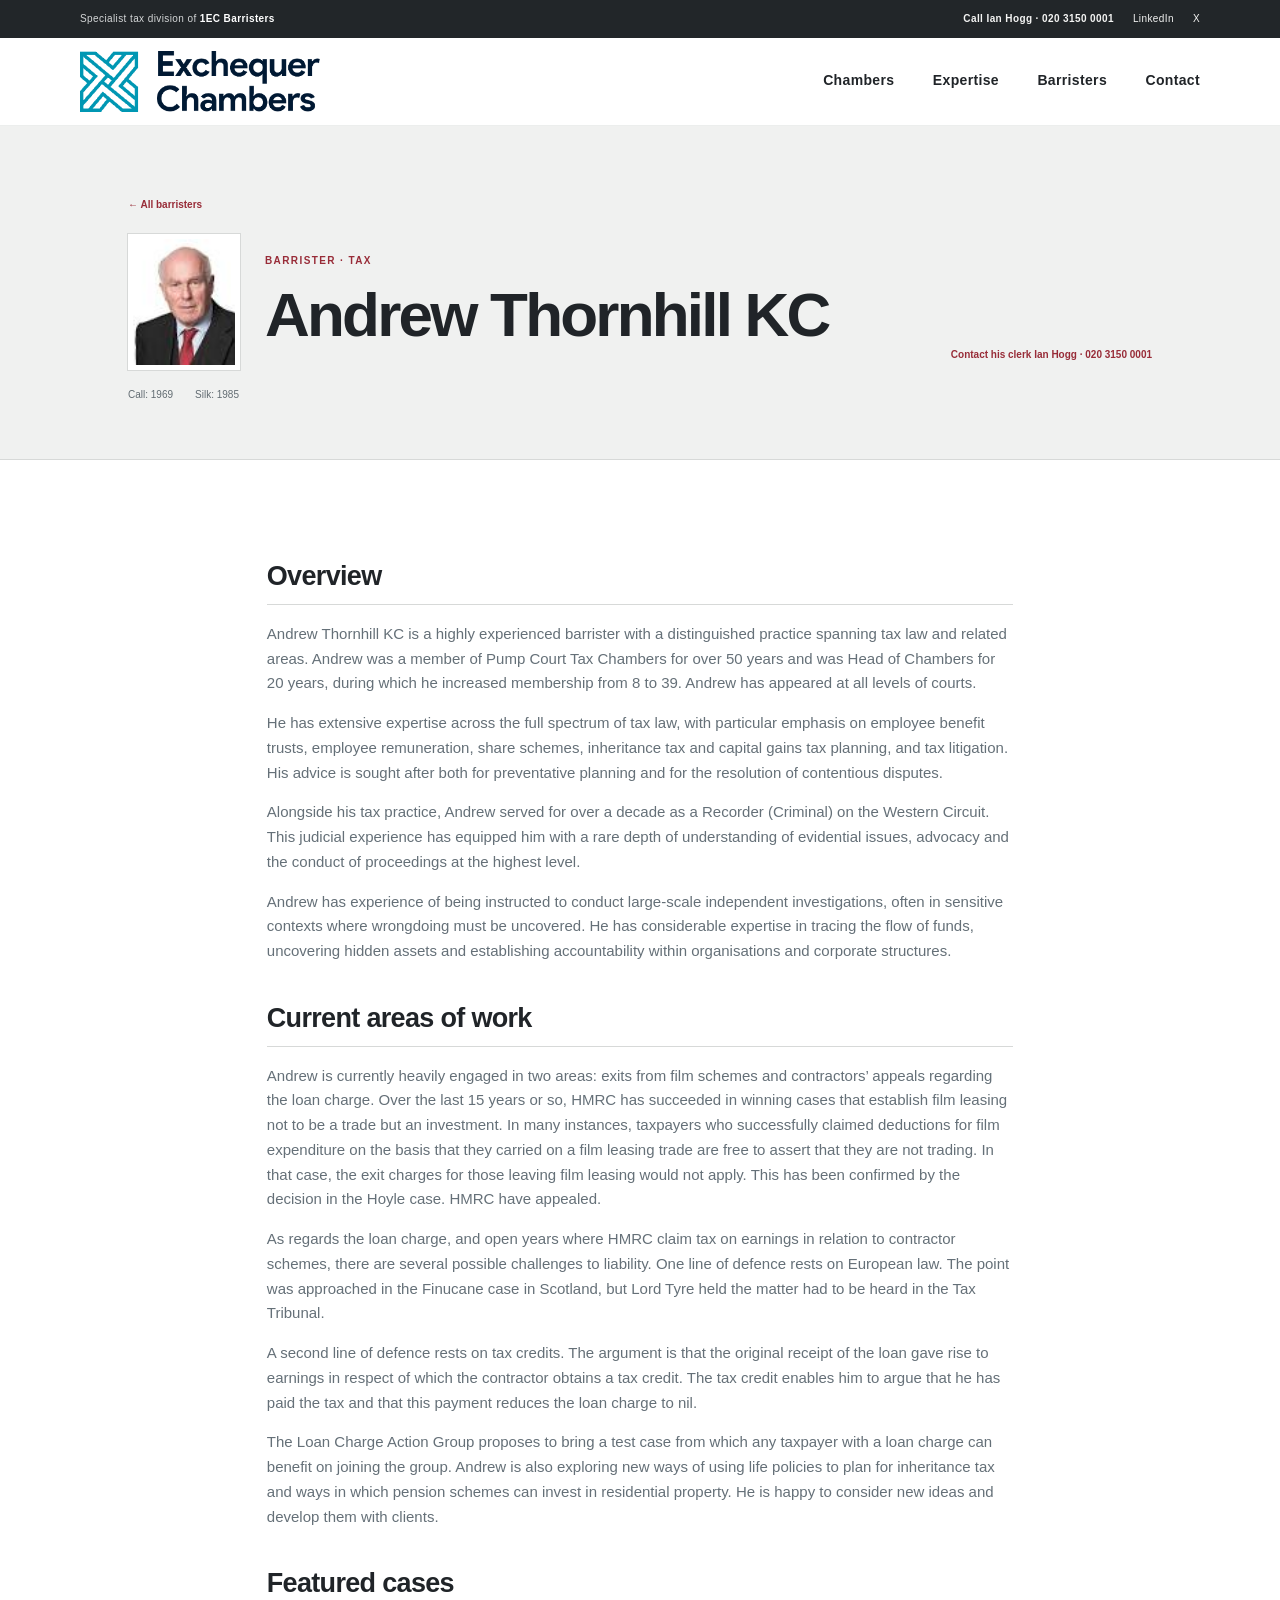
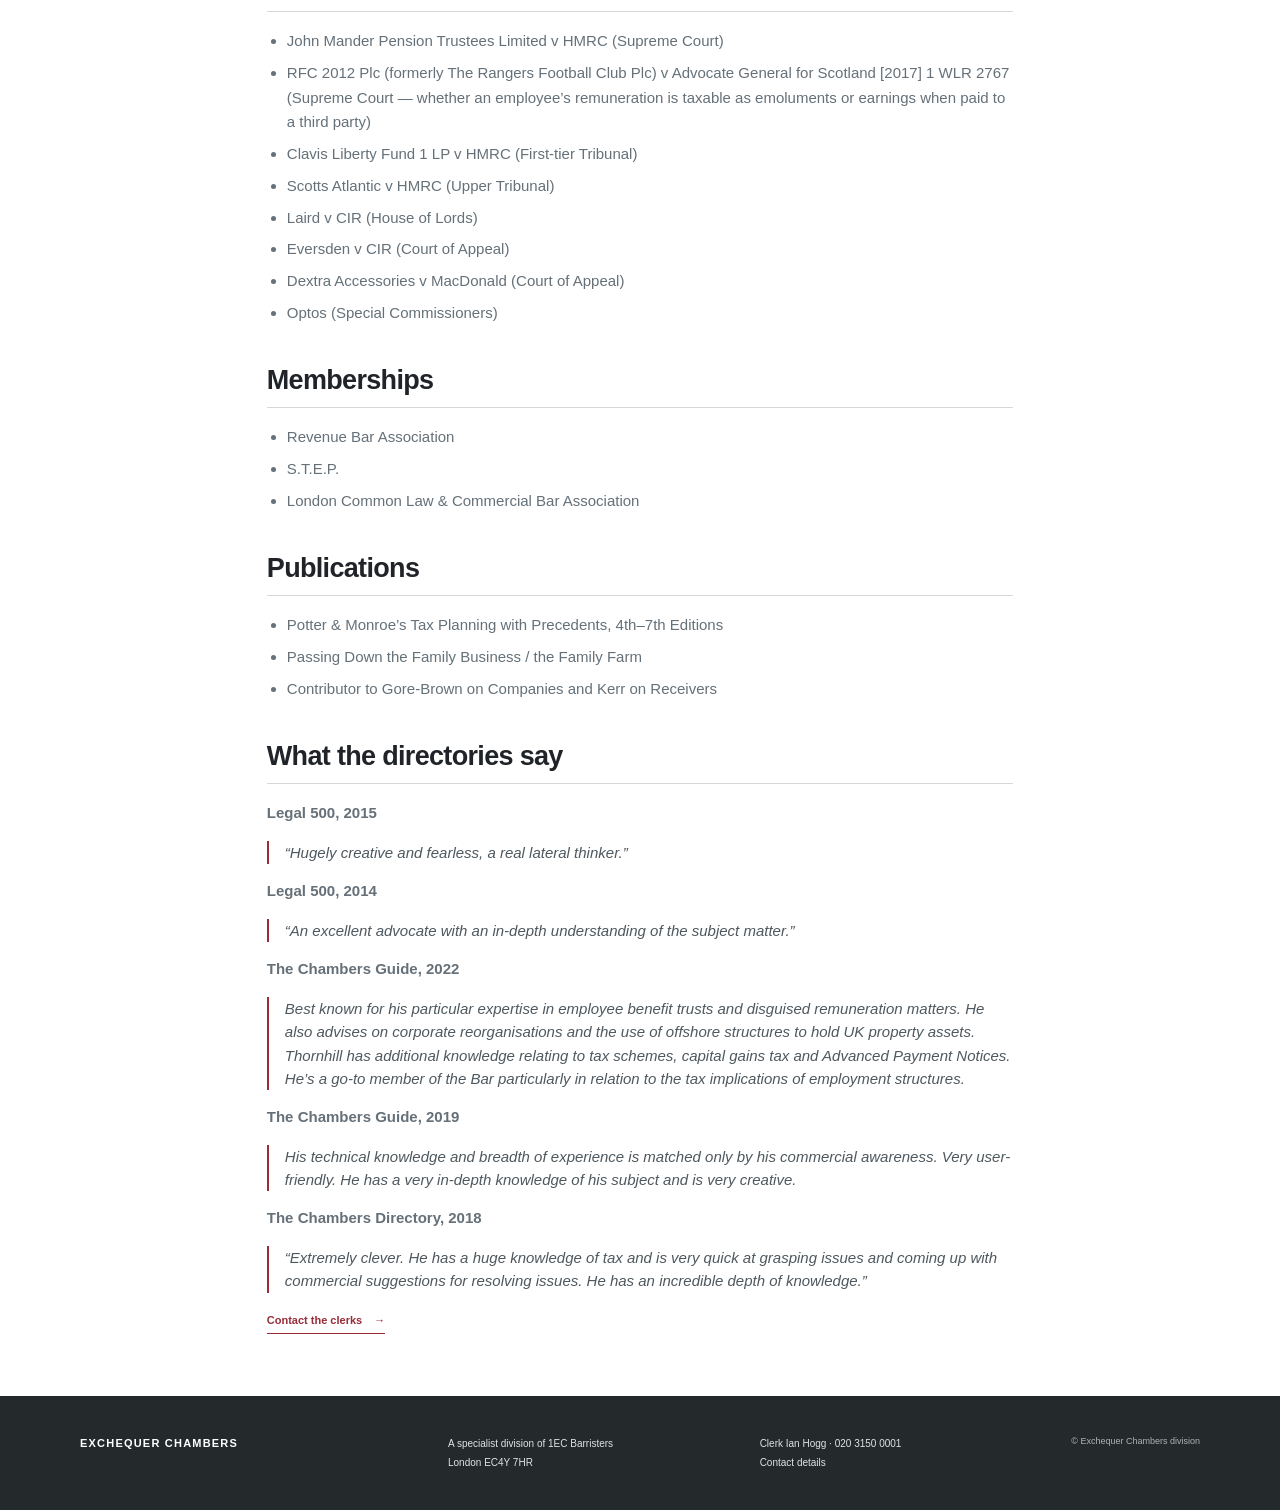
==== commit 46e612a5: "change logo" ====
--- a/andrew-thornhill.html
+++ b/andrew-thornhill.html
@@ -11,7 +11,7 @@
 </head>
 <body>
   <div class="utility-bar"><p>Specialist tax division of <a href="https://1ec.co.uk/" target="_blank" rel="noopener">1EC Barristers</a></p><div class="utility-links"><a class="utility-phone" href="tel:+442031500001">Call Ian Hogg · 020 3150 0001</a><a href="https://www.linkedin.com/company/1-essex-court/" target="_blank" rel="noopener" aria-label="1EC Barristers on LinkedIn">LinkedIn</a><a href="https://x.com/1EssexCourt" target="_blank" rel="noopener" aria-label="1EC Barristers on X">X</a></div></div>
-  <header class="site-header"><a class="brand" href="index.html"><span class="brand-name">EXCHEQUER</span><span class="brand-chambers">CHAMBERS</span></a><button class="menu-toggle" type="button" aria-expanded="false" aria-controls="primary-navigation">Menu <span aria-hidden="true">☰</span></button><nav class="primary-nav" id="primary-navigation" aria-label="Main navigation"><a href="chambers.html">Chambers</a><a href="practice.html">Expertise</a><a href="barristers.html">Barristers</a><a href="contact.html">Contact</a><a class="nav-call" href="tel:+442031500001">Call the clerk <span>020 3150 0001</span></a></nav></header>
+  <header class="site-header"><a class="brand" href="index.html" aria-label="Exchequer Chambers home"><img class="brand-image" src="logo.png" alt="Exchequer Chambers"></a><button class="menu-toggle" type="button" aria-expanded="false" aria-controls="primary-navigation">Menu <span aria-hidden="true">☰</span></button><nav class="primary-nav" id="primary-navigation" aria-label="Main navigation"><a href="chambers.html">Chambers</a><a href="practice.html">Expertise</a><a href="barristers.html">Barristers</a><a href="contact.html">Contact</a><a class="nav-call" href="tel:+442031500001">Call the clerk <span>020 3150 0001</span></a></nav></header>
   <main>
     <section class="page-hero"><a class="back-link" href="barristers.html">← All barristers</a><div class="person-header"><div class="profile-heading"><img class="profile-portrait" src="images/andrew-thornhill.jpeg" alt="Portrait of Andrew Thornhill KC"><div><p class="eyebrow">Barrister · Tax</p><h1>Andrew Thornhill KC</h1></div></div><a class="person-call" href="tel:+442031500001">Contact his clerk Ian Hogg · 020 3150 0001</a></div><div class="person-meta"><span>Call: 1969</span><span>Silk: 1985</span></div></section>
     <div class="content-wrap profile-content">
--- a/site.css
+++ b/site.css
@@ -23,9 +23,8 @@
 .utility-links a:hover { color: #e7b6ba; }
 .utility-phone { font-weight: 700; }
 .site-header { min-height: 82px; padding: 13px 6.25%; background: var(--white); display: flex; align-items: center; justify-content: space-between; gap: 36px; position: relative; z-index: 4; border-bottom: 1px solid #eceeed; }
-.brand { display: flex; flex-direction: column; line-height: 1; min-width: 180px; }
-.brand-name { font-size: 38px; font-weight: 700; letter-spacing: .12em; }
-.brand-chambers { margin-top: 5px; color: var(--accent); font-size: 26px; font-weight: 700; letter-spacing: .28em; }
+.brand { display: flex; align-items: center; line-height: 1; min-width: 180px; }
+.brand-image { display: block; width: 240px; max-width: 100%; height: auto; }
 .primary-nav { display: flex; align-items: center; gap: clamp(18px, 3vw, 40px); font-size: 14px; font-weight: 700; letter-spacing: .025em; }
 .primary-nav > a:not(.nav-call) { padding: 12px 0; border-bottom: 2px solid transparent; }
 .primary-nav > a:not(.nav-call):hover, .primary-nav > a[aria-current="page"] { color: var(--accent); border-color: var(--accent); }
@@ -179,8 +178,7 @@
   .utility-bar { min-height: 36px; gap: 8px; padding: 7px 5%; font-size: 9px; }
   .utility-bar > p { display: none; }
   .utility-links { width: 100%; justify-content: space-between; gap: 10px; }
-  .brand-name { font-size: 22px; }
-  .brand-chambers { font-size: 15px; }
+  .brand-image { width: 180px; }
   .home-carousel { min-height: 600px; }
   .carousel-slide { min-height: 600px; display: flex; flex-direction: column; align-items: stretch; justify-content: flex-start; gap: 22px; padding: 45px 7% 88px; }
   .slide-copy h1, .slide-copy h2 { font-size: 43px; }
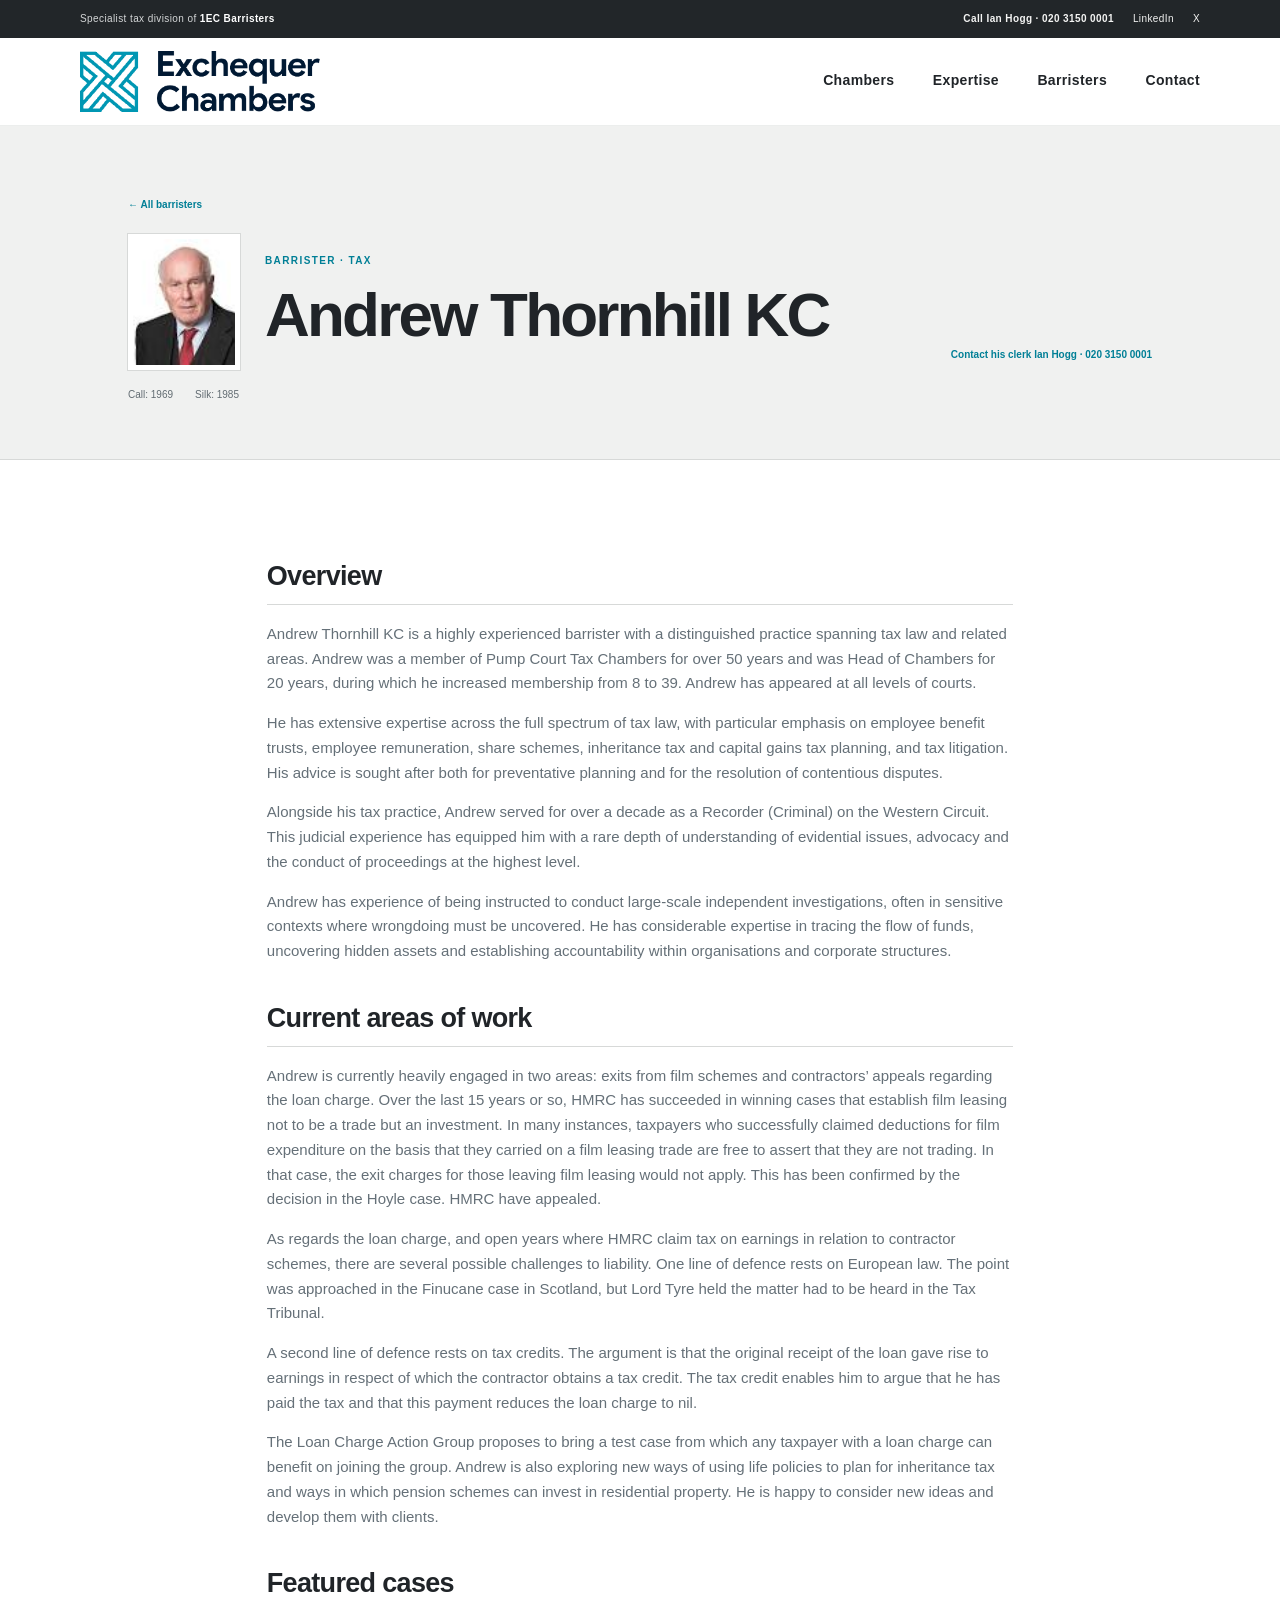
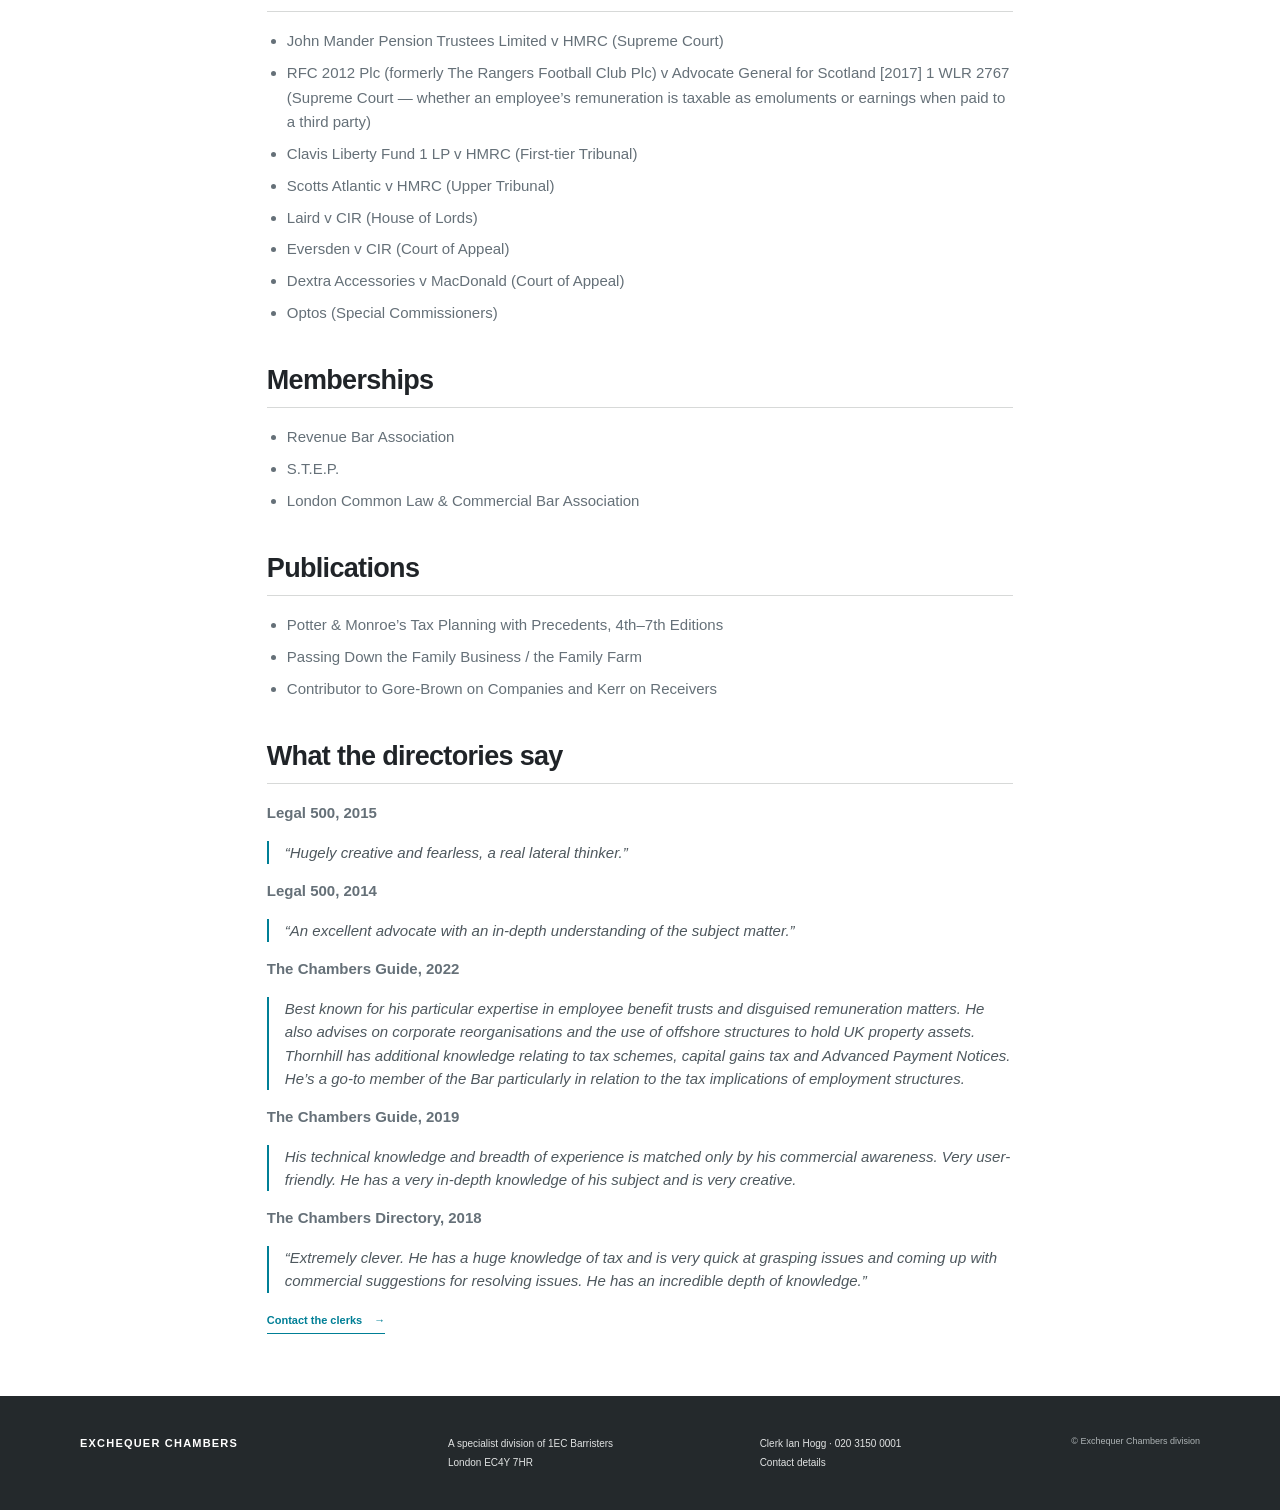
==== commit e1aeb40b: "favicon update" ====
--- a/andrew-thornhill.html
+++ b/andrew-thornhill.html
@@ -6,7 +6,7 @@
   <meta property="og:type" content="profile"><meta property="og:locale" content="en_GB"><meta property="og:site_name" content="Exchequer Chambers"><meta property="og:title" content="Andrew Thornhill KC | Tax Barrister"><meta property="og:description" content="Tax planning, employee remuneration, litigation, film schemes and loan charge work.">
   <meta property="profile:first_name" content="Andrew"><meta property="profile:last_name" content="Thornhill">
   <meta name="twitter:card" content="summary"><meta name="twitter:title" content="Andrew Thornhill KC | Tax Barrister"><meta name="twitter:description" content="Tax planning, employee remuneration, litigation, film schemes and loan charge work.">
-  <title>Andrew Thornhill KC | Tax Barrister | Exchequer Chambers</title><link rel="icon" href="favicon.svg" type="image/svg+xml"><link rel="stylesheet" href="site.css"><script src="script.js" defer></script>
+  <title>Andrew Thornhill KC | Tax Barrister | Exchequer Chambers</title><link rel="icon" href="favicon.png" type="image/png"><link rel="stylesheet" href="site.css"><script src="script.js" defer></script>
   <script type="application/ld+json">{"@context":"https://schema.org","@type":"Person","name":"Andrew Thornhill KC","jobTitle":"Barrister","worksFor":{"@type":"LegalService","name":"Exchequer Chambers","parentOrganization":{"@type":"Organization","name":"1EC Barristers","url":"https://1ec.co.uk/"}},"knowsAbout":["Tax law","Tax litigation","Employee remuneration","Employee benefit trusts","Inheritance tax","Capital gains tax"]}</script>
 </head>
 <body>
--- a/site.css
+++ b/site.css
@@ -1,8 +1,8 @@
 :root {
   --ink: #202428;
   --muted: #657078;
-  --accent: #982c38;
-  --accent-dark: #75202a;
+  --accent: #007f96;
+  --accent-dark: #005768;
   --paper: #f3f3f1;
   --white: #fff;
   --line: #d7d9d8;
@@ -20,7 +20,7 @@
 .utility-bar p a { color: var(--white); font-weight: 700; }
 .utility-links { display: flex; align-items: center; gap: 19px; }
 .utility-links a { white-space: nowrap; }
-.utility-links a:hover { color: #e7b6ba; }
+.utility-links a:hover { color: #9bdbe5; }
 .utility-phone { font-weight: 700; }
 .site-header { min-height: 82px; padding: 13px 6.25%; background: var(--white); display: flex; align-items: center; justify-content: space-between; gap: 36px; position: relative; z-index: 4; border-bottom: 1px solid #eceeed; }
 .brand { display: flex; align-items: center; line-height: 1; min-width: 180px; }
@@ -96,7 +96,7 @@
 .person-read-more span { transition: transform .2s; }
 .person-read-more:hover span { transform: translateX(3px); }
 .person-card:hover .person-name { color: var(--accent); }
-.callout { padding: 58px 10%; display: flex; align-items: center; justify-content: space-between; gap: 35px; background: #eee9e7; border-top: 3px solid var(--accent); }
+.callout { padding: 58px 10%; display: flex; align-items: center; justify-content: space-between; gap: 35px; background: #eaf3f4; border-top: 3px solid var(--accent); }
 .callout h2 { font-size: clamp(30px, 4vw, 42px); }
 .callout p:not(.eyebrow) { margin: 10px 0 0; color: #59636a; font-size: 12px; }
 
@@ -150,7 +150,7 @@
 .empty-state { padding: 24px 0; color: #677178; font-size: 12px; }
 .site-footer { display: grid; grid-template-columns: 1.2fr 1fr 1fr auto; align-items: start; gap: 30px; padding: 38px 6.25%; background: #24292c; color: #e1e3e3; font-size: 10px; }
 .site-footer p { margin: 0; line-height: 1.9; }
-.site-footer a:hover { color: #e8adb2; }
+.site-footer a:hover { color: #9bdbe5; }
 .footer-brand { color: var(--white); font-size: 11px; font-weight: 700; letter-spacing: .11em; }
 .footer-note { color: #aeb4b6; text-align: right; font-size: 9px; }
 .footer-social { display: flex; gap: 13px; margin-top: 8px; color: #fff; font-weight: 700; }
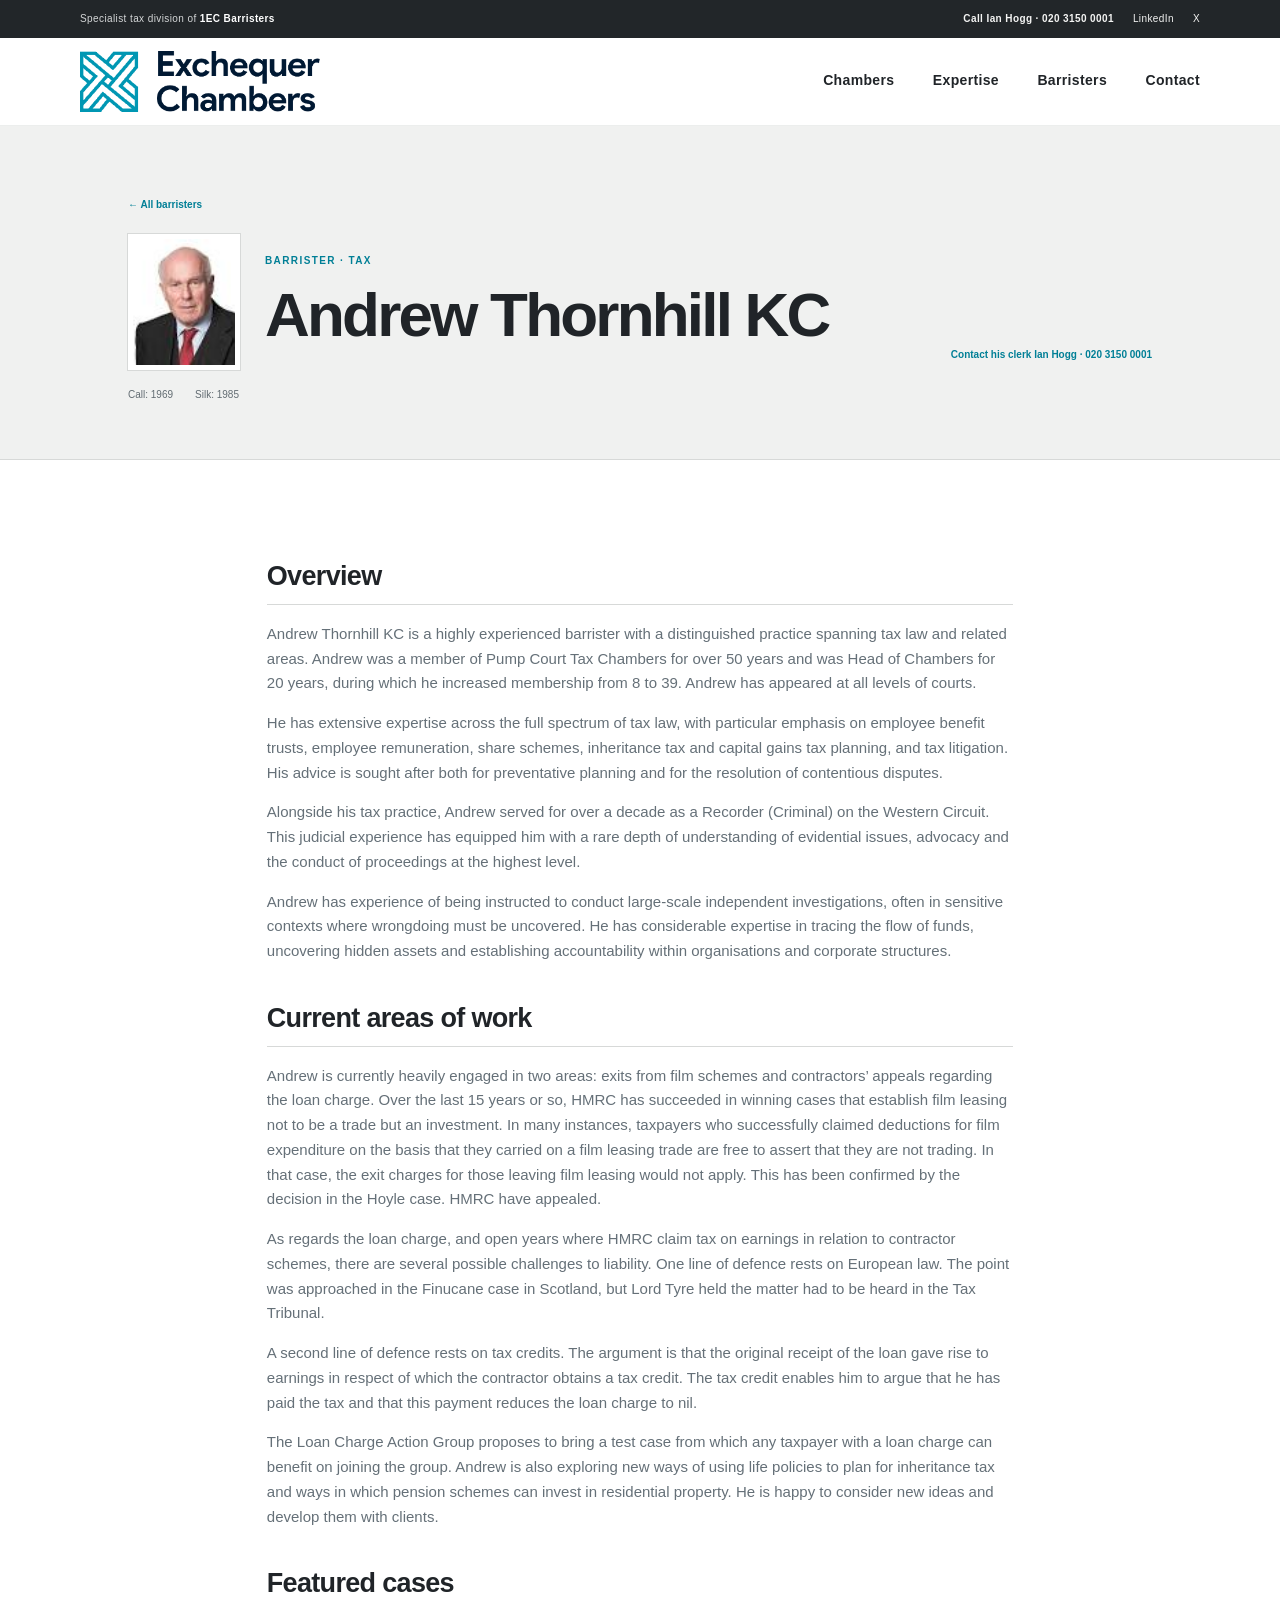
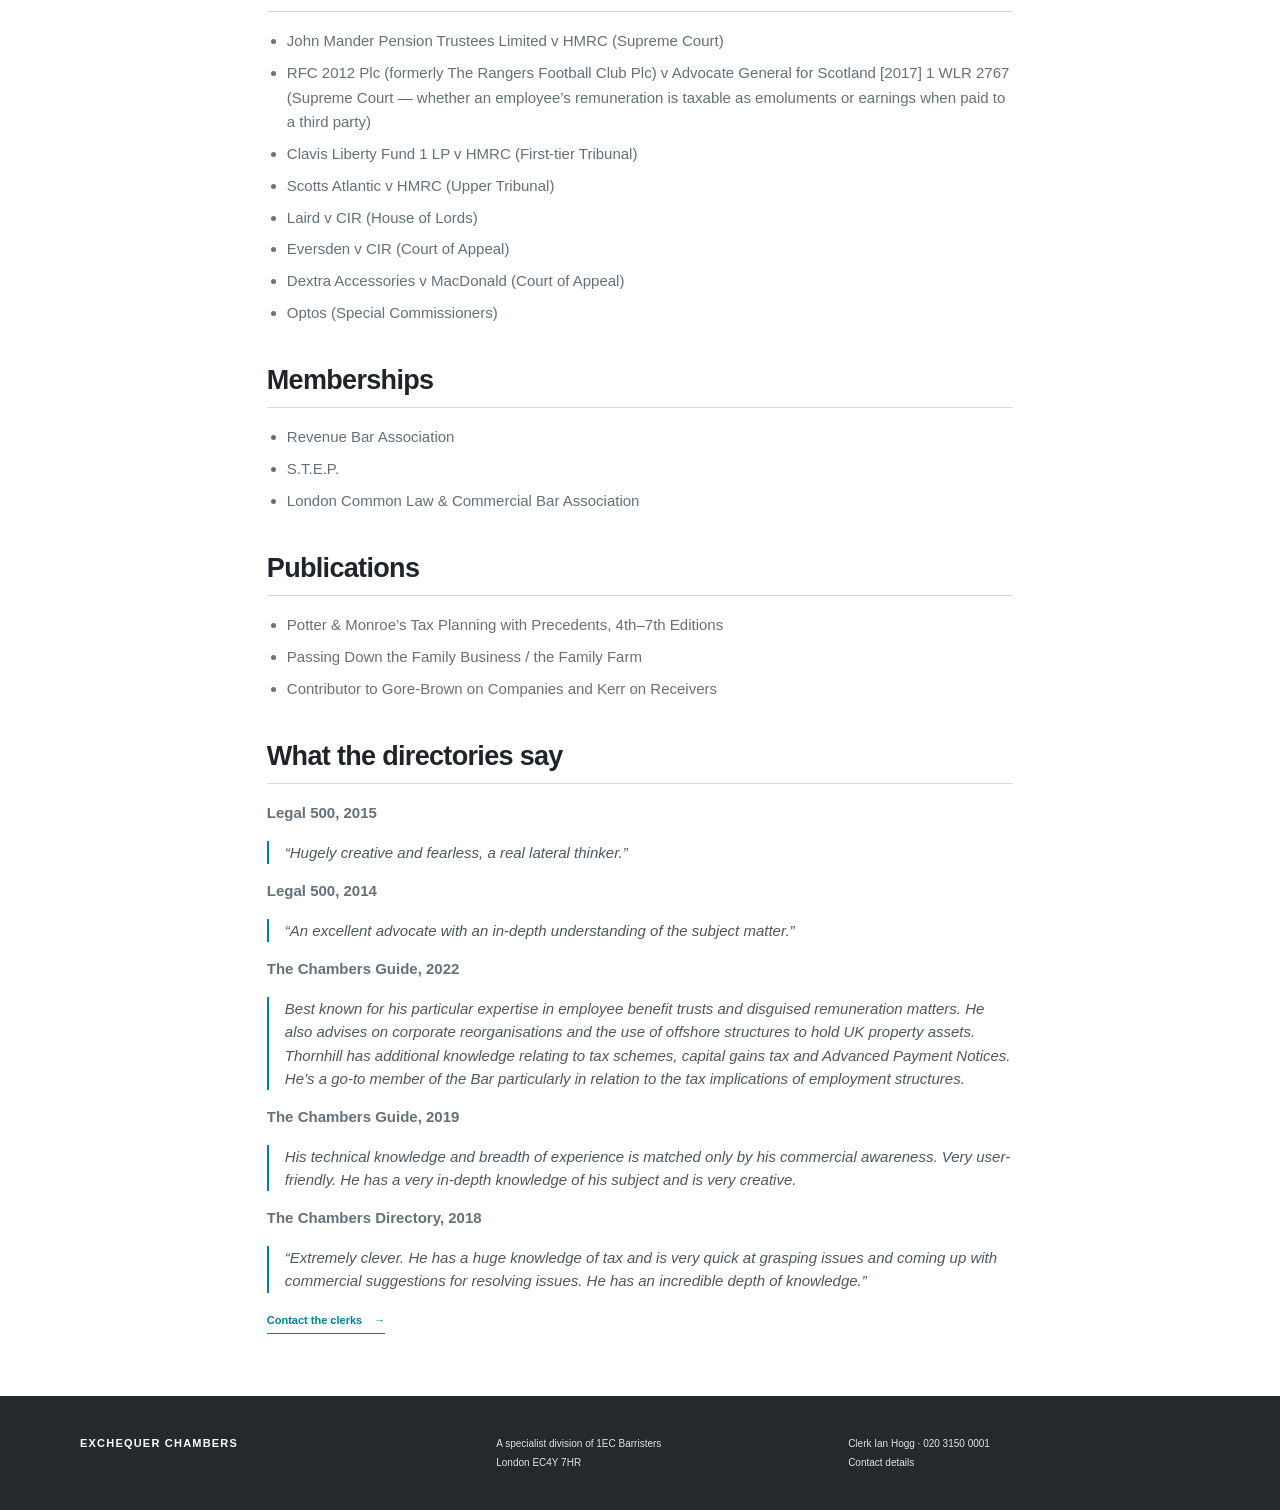
==== commit cc6a88e7: "remove c" ====
--- a/andrew-thornhill.html
+++ b/andrew-thornhill.html
@@ -44,6 +44,6 @@
       <a class="text-link" href="contact.html">Contact the clerks <span aria-hidden="true">→</span></a>
     </div>
   </main>
-  <footer class="site-footer"><a class="footer-brand" href="index.html">EXCHEQUER CHAMBERS</a><p>A specialist division of 1EC Barristers<br>London EC4Y 7HR</p><p><a href="tel:+442031500001">Clerk Ian Hogg · 020 3150 0001</a><br><a href="contact.html">Contact details</a></p><span class="footer-note">© Exchequer Chambers division</span></footer>
+  <footer class="site-footer"><a class="footer-brand" href="index.html">EXCHEQUER CHAMBERS</a><p>A specialist division of 1EC Barristers<br>London EC4Y 7HR</p><p><a href="tel:+442031500001">Clerk Ian Hogg · 020 3150 0001</a><br><a href="contact.html">Contact details</a></p></footer>
 </body>
 </html>
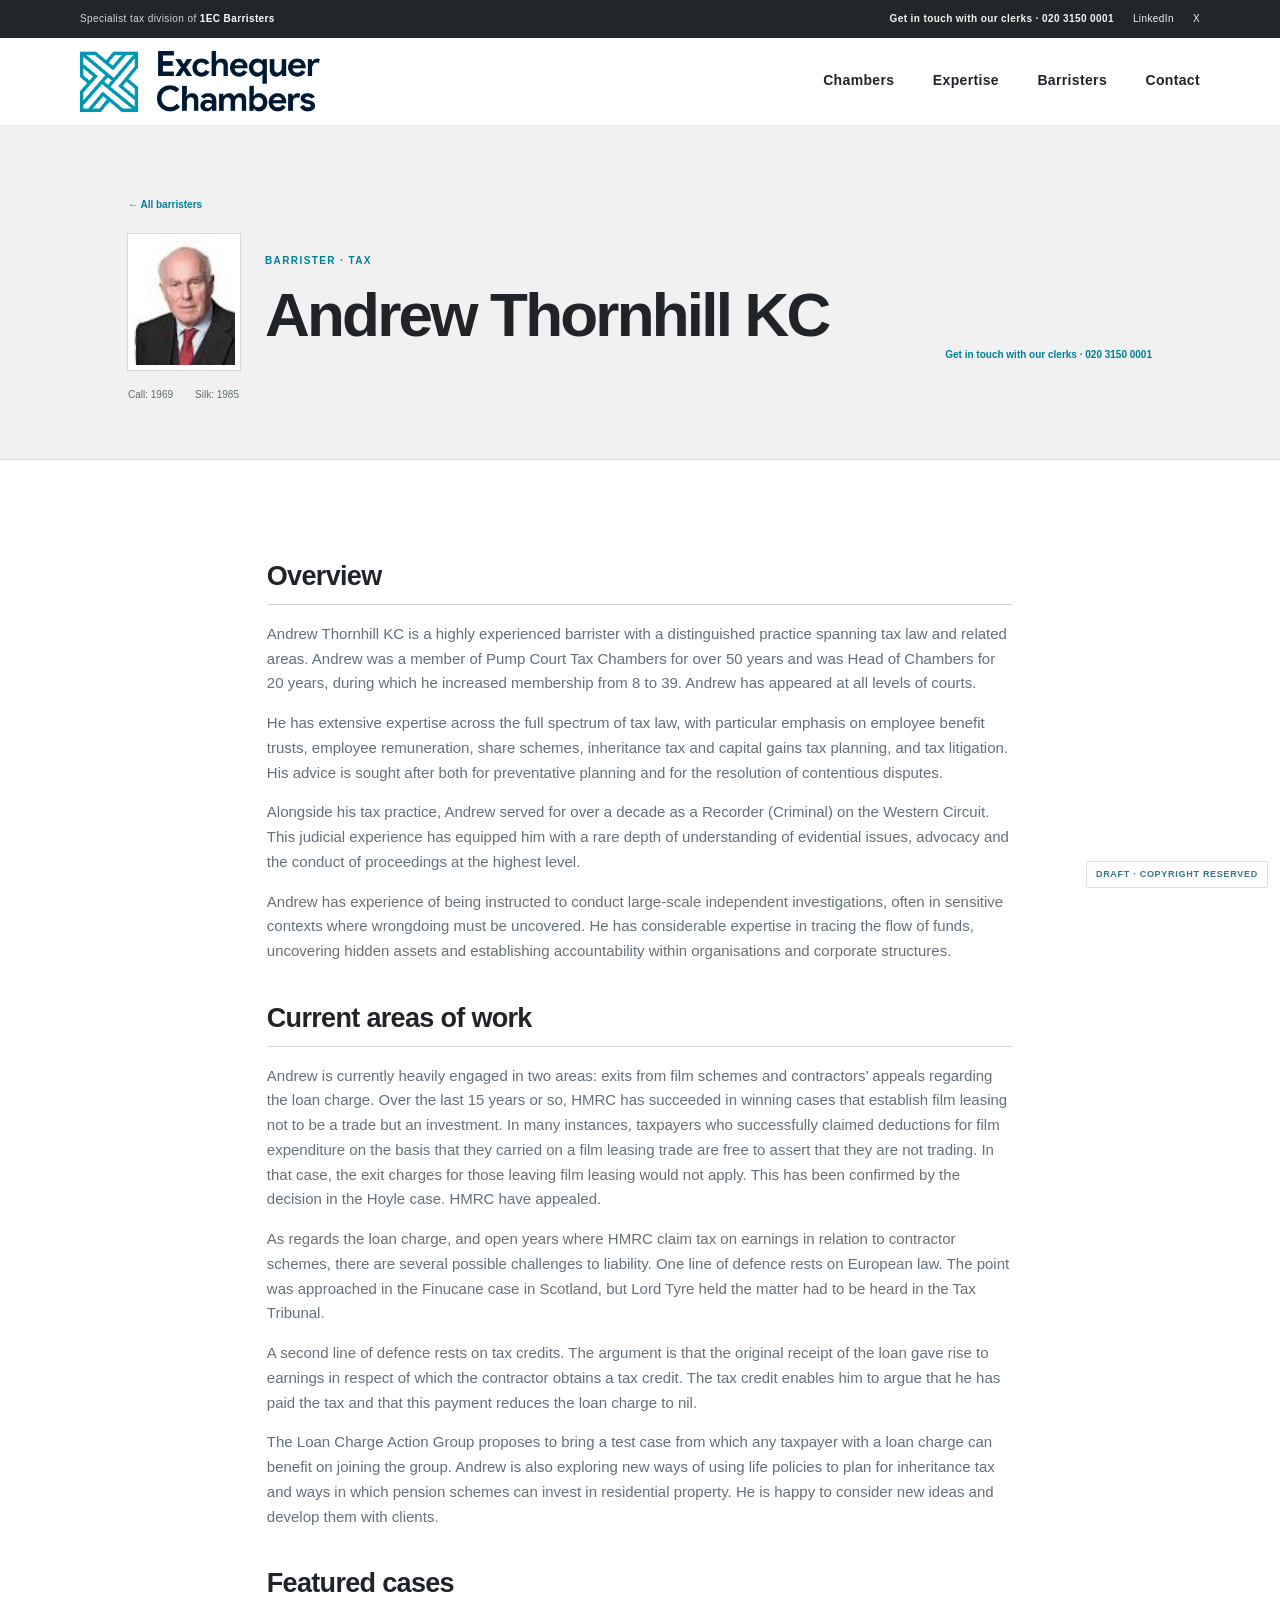
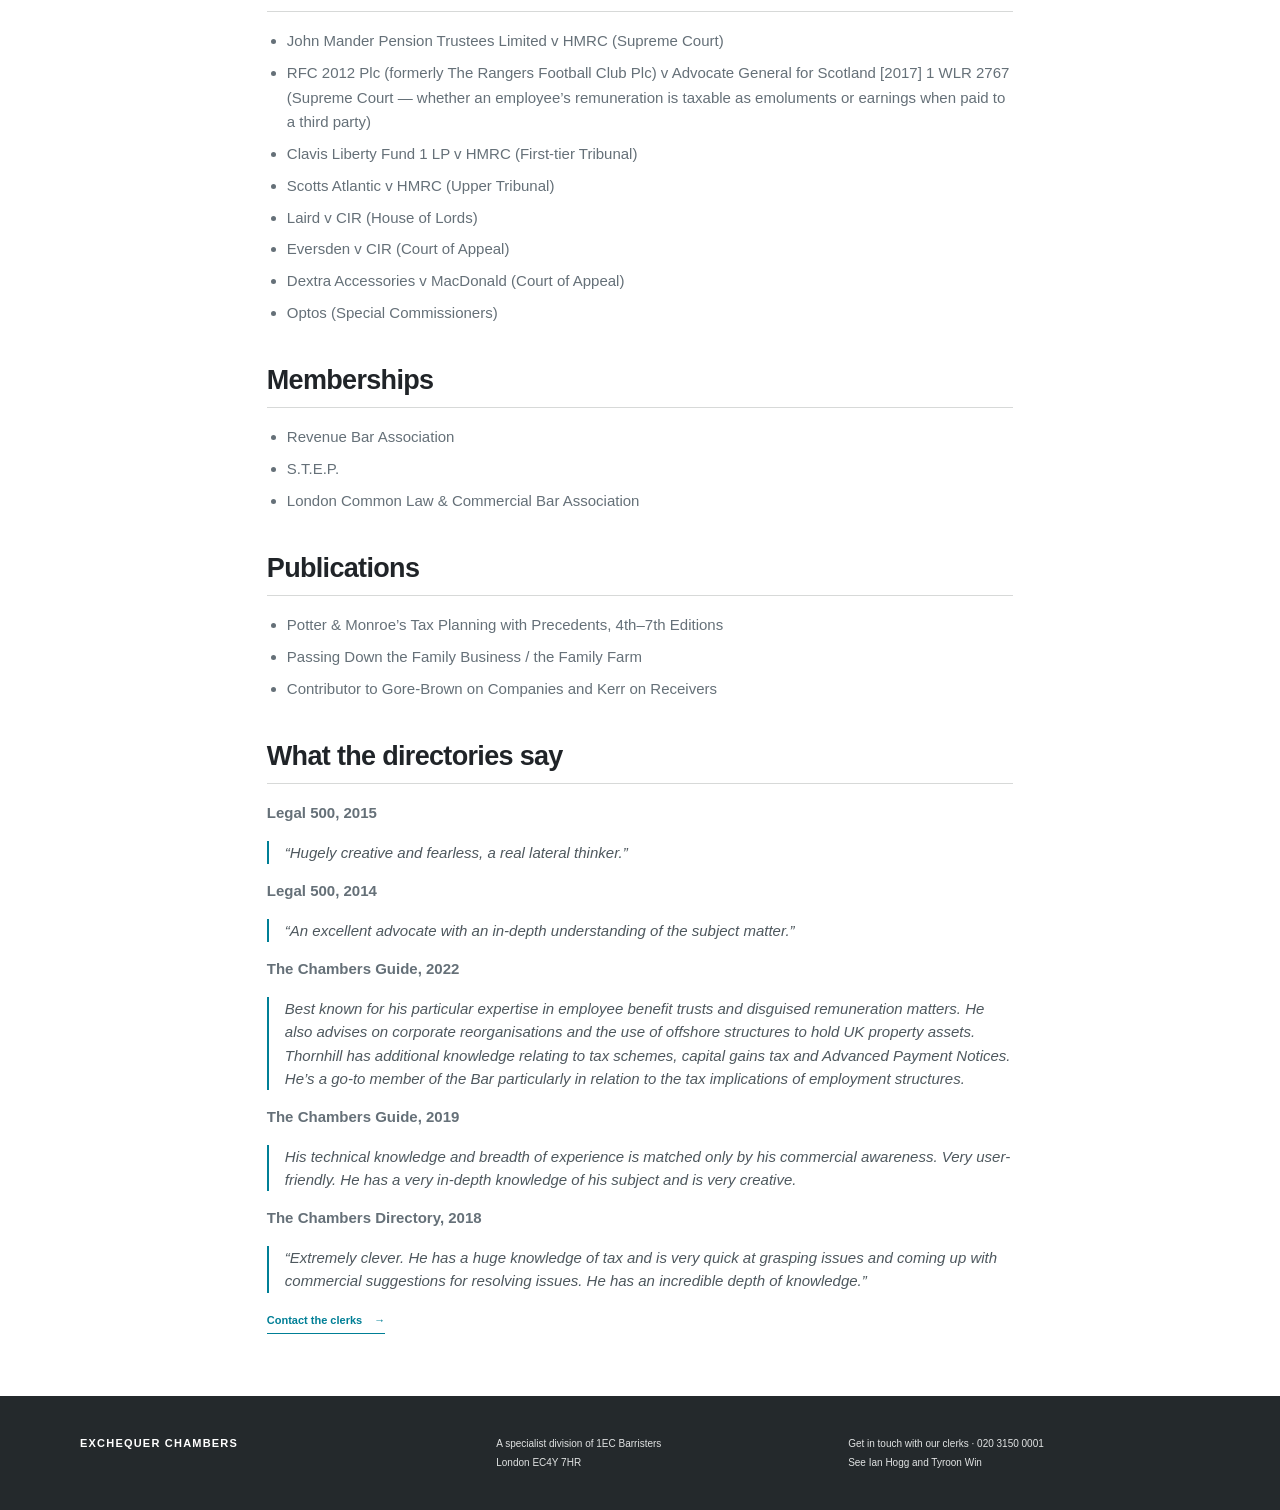
==== commit 3f81cce1: "update ty" ====
--- a/andrew-thornhill.html
+++ b/andrew-thornhill.html
@@ -10,10 +10,10 @@
   <script type="application/ld+json">{"@context":"https://schema.org","@type":"Person","name":"Andrew Thornhill KC","jobTitle":"Barrister","worksFor":{"@type":"LegalService","name":"Exchequer Chambers","parentOrganization":{"@type":"Organization","name":"1EC Barristers","url":"https://1ec.co.uk/"}},"knowsAbout":["Tax law","Tax litigation","Employee remuneration","Employee benefit trusts","Inheritance tax","Capital gains tax"]}</script>
 </head>
 <body>
-  <div class="utility-bar"><p>Specialist tax division of <a href="https://1ec.co.uk/" target="_blank" rel="noopener">1EC Barristers</a></p><div class="utility-links"><a class="utility-phone" href="tel:+442031500001">Call Ian Hogg · 020 3150 0001</a><a href="https://www.linkedin.com/company/1-essex-court/" target="_blank" rel="noopener" aria-label="1EC Barristers on LinkedIn">LinkedIn</a><a href="https://x.com/1EssexCourt" target="_blank" rel="noopener" aria-label="1EC Barristers on X">X</a></div></div>
-  <header class="site-header"><a class="brand" href="index.html" aria-label="Exchequer Chambers home"><img class="brand-image" src="logo.png" alt="Exchequer Chambers"></a><button class="menu-toggle" type="button" aria-expanded="false" aria-controls="primary-navigation">Menu <span aria-hidden="true">☰</span></button><nav class="primary-nav" id="primary-navigation" aria-label="Main navigation"><a href="chambers.html">Chambers</a><a href="practice.html">Expertise</a><a href="barristers.html">Barristers</a><a href="contact.html">Contact</a><a class="nav-call" href="tel:+442031500001">Call the clerk <span>020 3150 0001</span></a></nav></header>
+  <div class="utility-bar"><p>Specialist tax division of <a href="https://1ec.co.uk/" target="_blank" rel="noopener">1EC Barristers</a></p><div class="utility-links"><a class="utility-phone" href="contact.html">Get in touch with our clerks · 020 3150 0001</a><a href="https://www.linkedin.com/company/1-essex-court/" target="_blank" rel="noopener" aria-label="1EC Barristers on LinkedIn">LinkedIn</a><a href="https://x.com/1EssexCourt" target="_blank" rel="noopener" aria-label="1EC Barristers on X">X</a></div></div>
+  <header class="site-header"><a class="brand" href="index.html" aria-label="Exchequer Chambers home"><img class="brand-image" src="logo.png" alt="Exchequer Chambers"></a><button class="menu-toggle" type="button" aria-expanded="false" aria-controls="primary-navigation">Menu <span aria-hidden="true">☰</span></button><nav class="primary-nav" id="primary-navigation" aria-label="Main navigation"><a href="chambers.html">Chambers</a><a href="practice.html">Expertise</a><a href="barristers.html">Barristers</a><a href="contact.html">Contact</a><a class="nav-call" href="contact.html">Get in touch <span>020 3150 0001</span></a></nav></header>
   <main>
-    <section class="page-hero"><a class="back-link" href="barristers.html">← All barristers</a><div class="person-header"><div class="profile-heading"><img class="profile-portrait" src="images/andrew-thornhill.jpeg" alt="Portrait of Andrew Thornhill KC"><div><p class="eyebrow">Barrister · Tax</p><h1>Andrew Thornhill KC</h1></div></div><a class="person-call" href="tel:+442031500001">Contact his clerk Ian Hogg · 020 3150 0001</a></div><div class="person-meta"><span>Call: 1969</span><span>Silk: 1985</span></div></section>
+    <section class="page-hero"><a class="back-link" href="barristers.html">← All barristers</a>    <div class="person-header"><div class="profile-heading"><img class="profile-portrait" src="images/andrew-thornhill.jpeg" alt="Portrait of Andrew Thornhill KC"><div><p class="eyebrow">Barrister · Tax</p><h1>Andrew Thornhill KC</h1></div></div><a class="person-call" href="contact.html">Get in touch with our clerks · 020 3150 0001</a></div><div class="person-meta"><span>Call: 1969</span><span>Silk: 1985</span></div></section>
     <div class="content-wrap profile-content">
       <h2>Overview</h2>
       <p>Andrew Thornhill KC is a highly experienced barrister with a distinguished practice spanning tax law and related areas. Andrew was a member of Pump Court Tax Chambers for over 50 years and was Head of Chambers for 20 years, during which he increased membership from 8 to 39. Andrew has appeared at all levels of courts.</p>
@@ -44,6 +44,6 @@
       <a class="text-link" href="contact.html">Contact the clerks <span aria-hidden="true">→</span></a>
     </div>
   </main>
-  <footer class="site-footer"><a class="footer-brand" href="index.html">EXCHEQUER CHAMBERS</a><p>A specialist division of 1EC Barristers<br>London EC4Y 7HR</p><p><a href="tel:+442031500001">Clerk Ian Hogg · 020 3150 0001</a><br><a href="contact.html">Contact details</a></p></footer>
+  <footer class="site-footer"><a class="footer-brand" href="index.html">EXCHEQUER CHAMBERS</a><p>A specialist division of 1EC Barristers<br>London EC4Y 7HR</p><p><a href="contact.html">Get in touch with our clerks · 020 3150 0001</a><br><a href="contact.html">See Ian Hogg and Tyroon Win</a></p></footer>
 </body>
 </html>
--- a/site.css
+++ b/site.css
@@ -12,6 +12,7 @@
 * { box-sizing: border-box; }
 html { scroll-behavior: smooth; }
 body { margin: 0; color: var(--ink); background: var(--white); font-family: var(--font); font-size: 15px; line-height: 1.65; }
+body::after { content: "DRAFT · COPYRIGHT RESERVED"; position: fixed; right: 12px; bottom: 12px; z-index: 20; padding: 5px 9px; border: 1px solid rgba(0,87,104,.2); border-radius: 2px; background: rgba(255,255,255,.9); color: var(--accent-dark); font-size: 9px; font-weight: 700; letter-spacing: .08em; opacity: .8; pointer-events: none; }
 a { color: inherit; text-decoration: none; }
 a:focus-visible, button:focus-visible, input:focus-visible { outline: 3px solid var(--accent); outline-offset: 3px; }
 button, input { font: inherit; }
@@ -175,6 +176,7 @@
 }
 @media (max-width: 600px) {
   body { font-size: 14px; }
+  body::after { right: 8px; bottom: 8px; font-size: 8px; }
   .utility-bar { min-height: 36px; gap: 8px; padding: 7px 5%; font-size: 9px; }
   .utility-bar > p { display: none; }
   .utility-links { width: 100%; justify-content: space-between; gap: 10px; }
